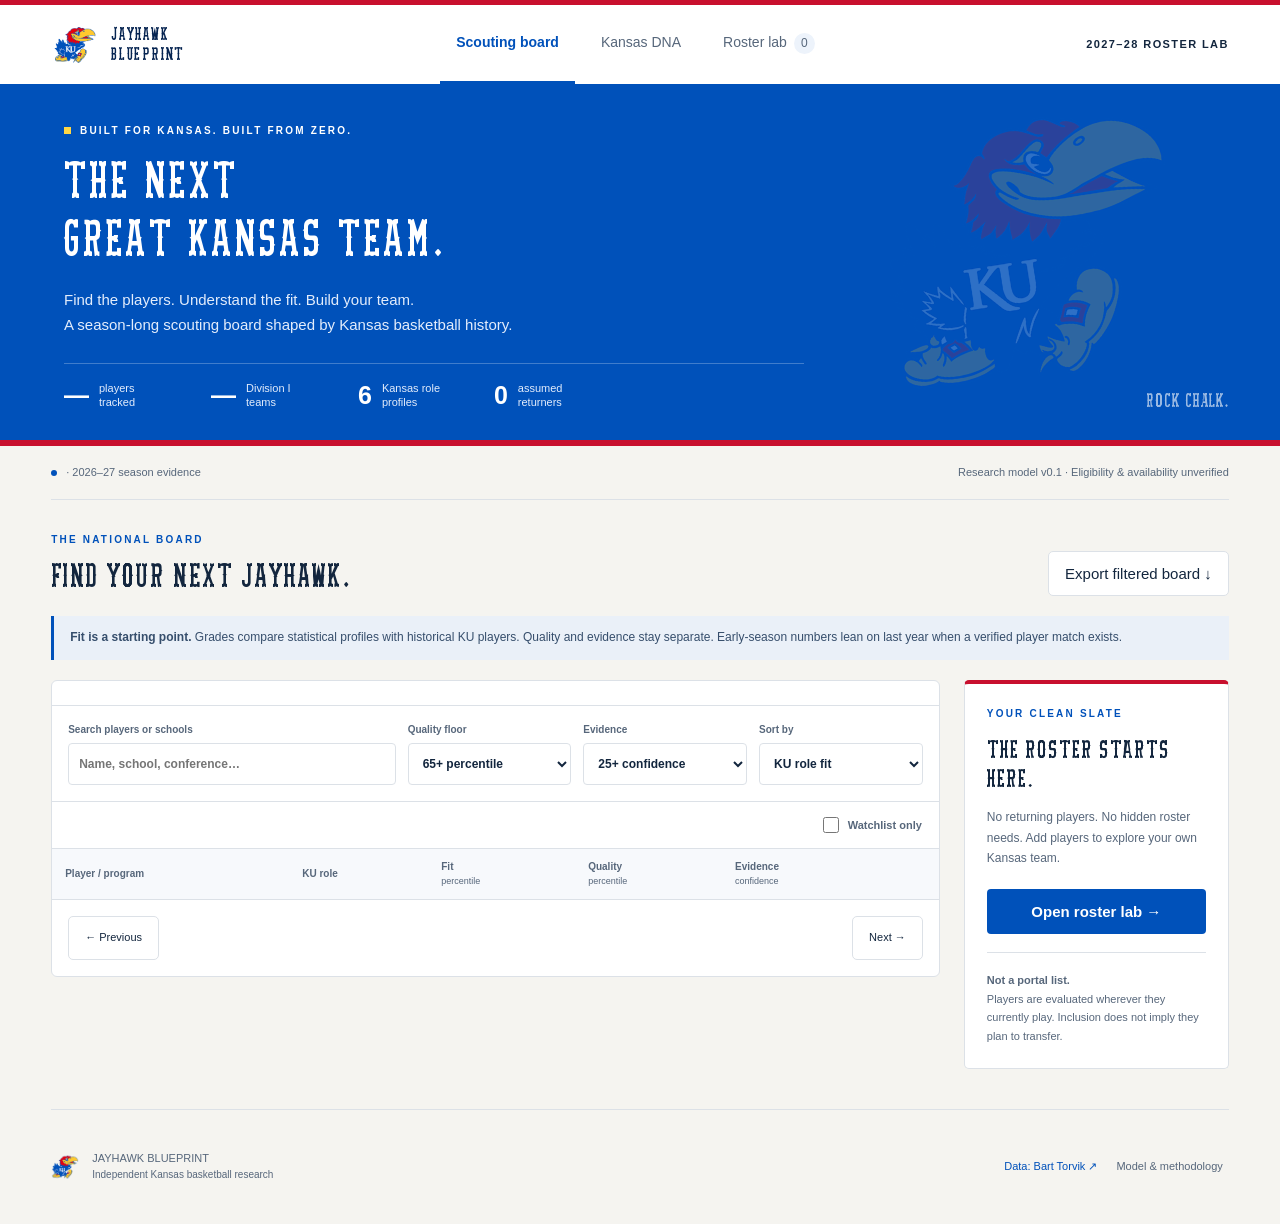
==== rebuild/web/index.html @ cacc0916 "Rebuild Jayhawk Blueprint with empirical KU profiles and empty roster lab" ====
<!doctype html>
<html lang="en"><head><meta charset="utf-8"><meta name="viewport" content="width=device-width,initial-scale=1"><meta name="theme-color" content="#0051ba"><title>Jayhawk Blueprint · Kansas Roster Lab</title><meta name="description" content="Build a Kansas basketball roster from scratch. Evaluate college players against historical KU roles, with transparent data and uncertainty."><link rel="icon" href="assets/jayhawk.png"><link rel="stylesheet" href="styles.css"><script defer src="data.js"></script><script defer src="app.js"></script></head>
<body><a class="skip" href="#main">Skip to scouting board</a>
<header class="topbar"><a href="#board" class="brand"><img src="assets/jayhawk.png" alt="Kansas Jayhawk" width="48" height="44"><span>JAYHAWK <b>BLUEPRINT</b></span></a><nav aria-label="Main navigation"><button data-view="board" class="active">Scouting board</button><button data-view="dna">Kansas DNA</button><button data-view="roster">Roster lab <span id="roster-count">0</span></button></nav><span class="season-label">2027–28 ROSTER LAB</span></header>
<section class="hero"><div class="hero-inner"><div class="eyebrow"><span></span> BUILT FOR KANSAS. BUILT FROM ZERO.</div><h1>THE NEXT<br><em>GREAT KANSAS TEAM.</em></h1><p>Find the players. Understand the fit. Build your team.<br>A season-long scouting board shaped by Kansas basketball history.</p><div class="hero-stats"><div><strong id="player-count">—</strong><span>players tracked</span></div><div><strong id="team-count">—</strong><span>Division I teams</span></div><div><strong>6</strong><span>Kansas role profiles</span></div><div><strong>0</strong><span>assumed returners</span></div></div></div><img class="hero-hawk" src="assets/jayhawk.png" alt="" aria-hidden="true"><div class="hero-edge">ROCK CHALK.</div></section>
<main id="main"><div class="statusline"><span><span class="status-dot"></span> <b id="asof"></b> · 2026–27 season evidence</span><span>Research model v0.1 · Eligibility & availability unverified</span></div>
<section id="board-view" class="view"><div class="section-heading"><div><div class="eyebrow blue">THE NATIONAL BOARD</div><h2>Find your next Jayhawk.</h2></div><button id="export" class="secondary">Export filtered board ↓</button></div>
<div class="notice"><b>Fit is a starting point.</b> Grades compare statistical profiles with historical KU players. Quality and evidence stay separate. Early-season numbers lean on last year when a verified player match exists.</div>
<div class="workspace"><div class="board"><div id="role-tabs" class="role-tabs" aria-label="Filter by Kansas role"></div><div class="filters"><label class="search-label">Search players or schools<input id="search" type="search" placeholder="Name, school, conference…"></label><label>Quality floor<select id="quality"><option value="0">All players</option><option value="50">50+ percentile</option><option value="65" selected>65+ percentile</option><option value="80">80+ percentile</option></select></label><label>Evidence<select id="evidence"><option value="0">All evidence</option><option value="25" selected>25+ confidence</option><option value="50">50+ confidence</option></select></label><label>Sort by<select id="sort"><option value="fit">KU role fit</option><option value="quality">Player quality</option><option value="confidence">Confidence</option></select></label></div>
<div class="board-meta"><span id="result-count" aria-live="polite"></span><label class="check"><input type="checkbox" id="saved-only"> Watchlist only</label></div><div class="table-scroll"><table><thead><tr><th scope="col">Player / program</th><th scope="col">KU role</th><th scope="col">Fit <span>percentile</span></th><th scope="col">Quality <span>percentile</span></th><th scope="col">Evidence <span>confidence</span></th><th scope="col"><span class="sr-only">Actions</span></th></tr></thead><tbody id="players"></tbody></table></div><div class="pagination"><button id="previous" class="secondary">← Previous</button><span id="page-label"></span><button id="next" class="secondary">Next →</button></div></div>
<aside class="roster-preview"><div class="eyebrow blue">YOUR CLEAN SLATE</div><h3>The roster starts here.</h3><p>No returning players. No hidden roster needs. Add players to explore your own Kansas team.</p><div id="mini-roster"></div><button data-view="roster" class="primary full">Open roster lab →</button><div class="aside-note"><b>Not a portal list.</b><br>Players are evaluated wherever they currently play. Inclusion does not imply they plan to transfer.</div></aside></div></section>
<section id="dna-view" class="view" hidden><div class="section-heading"><div><div class="eyebrow blue">THE PROGRAM, IN PROFILES</div><h2>Kansas DNA.</h2></div></div><p class="intro">Different great Kansas teams won in different ways. These six overlapping roles draw their statistical benchmarks from rotation players on the 2008, 2012, 2018, 2020, and 2022 teams. A player can fit more than one role.</p><div class="notice">These are <b>descriptive historical profiles</b>, not proven causes of winning. Role definitions are transparent rules; benchmark values come from data. 2018 reflects on-court performance, including subsequently vacated results. 2020 is included despite the canceled tournament.</div><div id="profiles" class="profile-grid"></div><details class="method"><summary>How the grades work</summary><div id="method-copy"></div></details></section>
<section id="roster-view" class="view" hidden><div class="section-heading"><div><div class="eyebrow blue">NO RETURNERS. YOUR DECISIONS.</div><h2>Build it from zero.</h2></div><button id="export-roster" class="secondary">Export roster ↓</button></div><p class="intro">Assign each player a role and minutes. Watch the shape of your team emerge. Your roster and watchlist save in this browser.</p><div id="roster-summary" class="roster-summary"></div><div id="roster-list"></div><div class="notice">A complete regulation rotation uses <b>200 player-minutes</b>. Role coverage is descriptive; you do not need every archetype, and this prototype does not predict team wins. Eligibility remains unverified for every player.</div></section>
<footer><img src="assets/jayhawk.png" width="28" height="28" alt=""><span>JAYHAWK BLUEPRINT <small>Independent Kansas basketball research</small></span><a href="https://barttorvik.com/" target="_blank" rel="noopener">Data: Bart Torvik ↗</a><button data-view="dna">Model & methodology</button></footer></main>
<dialog id="player-dialog" aria-labelledby="detail-name"><div id="detail"></div><button id="close-dialog" aria-label="Close player details" class="close">×</button></dialog><div id="toast" role="status" aria-live="polite"></div>
</body></html>
---- rebuild/web/styles.css ----
@font-face{font-family:Kansas;src:url('assets/kansas-circus.otf') format('opentype');font-display:swap}
:root{--blue:#0051ba;--navy:#062451;--crimson:#c8102e;--ink:#13263e;--muted:#57677b;--paper:#f5f4f0;--line:#dce1e7;--white:#fff;--pale:#edf3fb;--green:#16614c;--amber:#80541d;--display:Kansas,Georgia,serif}
*{box-sizing:border-box}body{margin:0;background:var(--paper);color:var(--ink);font:15px/1.55 -apple-system,BlinkMacSystemFont,'Segoe UI',sans-serif}button,input,select{font:inherit}button,a,input,select{touch-action:manipulation}button{cursor:pointer}a{color:var(--blue)}button{border:0}button:focus-visible,a:focus-visible,input:focus-visible,select:focus-visible,summary:focus-visible{outline:3px solid #e1a900;outline-offset:3px}button{transition:background .15s,color .15s}h1,h2,h3{font-family:var(--display);font-weight:400;line-height:1.12;margin:0;text-transform:uppercase}h2{font-size:34px}h3{font-size:25px}p{margin:14px 0}button.secondary{background:var(--white);border:1px solid var(--line);padding:10px 16px;color:var(--ink);border-radius:5px;min-height:44px}button.secondary:hover{background:var(--pale);border-color:var(--blue)}button.primary{background:var(--blue);color:white;padding:11px 18px;border-radius:4px;min-height:44px;font-weight:650}button.primary:hover{background:var(--navy)}.full{width:100%}.skip{position:absolute;left:12px;top:-80px;background:white;padding:12px;z-index:10}.skip:focus{top:12px}.sr-only{position:absolute;width:1px;height:1px;overflow:hidden;clip:rect(0,0,0,0)}.topbar{display:flex;align-items:center;justify-content:space-between;gap:24px;padding:0 4%;height:84px;background:var(--white);border-top:5px solid var(--crimson)}.brand{display:flex;align-items:center;gap:12px;text-decoration:none;color:var(--navy);font:19px/1.05 var(--display);letter-spacing:.4px}.brand img{object-fit:contain}.brand b{display:block;font-weight:400}.topbar nav{display:flex;align-self:stretch;gap:10px}.topbar nav button{background:none;padding:0 16px;font-size:14px;color:var(--muted);border-bottom:3px solid transparent}.topbar nav button.active{color:var(--blue);border-bottom-color:var(--blue);font-weight:650}.topbar nav button:hover{background:var(--pale)}#roster-count{display:inline-grid;place-items:center;min-width:21px;height:21px;background:var(--pale);border-radius:50%;font-size:12px;margin-left:3px}.season-label{font-size:11px;letter-spacing:1.4px;font-weight:750}.hero{position:relative;overflow:hidden;background:var(--blue);color:white;padding:39px 5% 30px;border-bottom:6px solid var(--crimson)}.hero-inner{position:relative;z-index:1;max-width:1400px;margin:auto}.eyebrow{font-size:10px;font-weight:800;letter-spacing:2.2px;margin-bottom:14px;display:flex;align-items:center;gap:9px}.eyebrow span{width:7px;height:7px;background:#ffd745}.eyebrow.blue{color:var(--blue)}h1{font-size:clamp(34px,4.1vw,62px);letter-spacing:1px;max-width:880px}h1 em{font-style:normal;color:white}.hero p{font-size:15px;line-height:1.65;color:#e3edfc;margin-top:18px}.hero-hawk{position:absolute;right:7%;top:6px;width:320px;height:320px;object-fit:contain;opacity:.18;transform:rotate(-9deg)}.hero-edge{position:absolute;right:4%;bottom:28px;font:20px var(--display);opacity:.6}.hero-stats{display:flex;gap:40px;border-top:1px solid #ffffff40;max-width:740px;margin-top:25px;padding-top:17px}.hero-stats>div{display:flex;gap:10px;align-items:center}.hero-stats strong{font-size:25px;line-height:1.1;font-variant-numeric:tabular-nums;font-weight:650}.hero-stats span{font-size:11px;line-height:1.35;max-width:72px;color:#e3edfc}main{max-width:1560px;margin:auto;padding:0 4%}.statusline{display:flex;justify-content:space-between;gap:14px;padding:18px 0;font-size:11px;color:var(--muted);border-bottom:1px solid var(--line)}.status-dot{display:inline-block;width:6px;height:6px;border-radius:50%;background:var(--blue);margin-right:6px}.section-heading{display:flex;justify-content:space-between;align-items:end;gap:20px;margin:32px 0 20px}.section-heading .eyebrow{margin-bottom:10px}.notice{background:#eaf0f8;border-left:3px solid var(--blue);padding:12px 16px;font-size:12px;color:#364e6c;margin:20px 0;line-height:1.65}.workspace{display:grid;grid-template-columns:minmax(0,1fr) 265px;gap:24px;align-items:start}.board{min-width:0;background:white;border:1px solid var(--line);border-radius:6px;overflow:hidden}.role-tabs{display:flex;padding:12px;gap:5px;flex-wrap:wrap;border-bottom:1px solid var(--line)}.role-tabs button{padding:8px 10px;min-height:40px;background:none;color:var(--muted);font-size:12px;border-radius:4px}.role-tabs button[aria-pressed=true]{color:white;background:var(--navy);font-weight:650}.role-tabs button:hover{background:var(--pale);color:var(--blue)}.filters{display:grid;grid-template-columns:minmax(150px,2fr) repeat(3,1fr);gap:12px;padding:16px;border-bottom:1px solid var(--line)}label{display:flex;flex-direction:column;gap:6px;font-size:10px;font-weight:650;color:var(--muted)}input,select{min-height:42px;min-width:0;border:1px solid var(--line);background:white;border-radius:4px;padding:8px 10px;font-size:12px;color:var(--ink);width:100%}input[type=checkbox]{width:16px;min-height:16px;accent-color:var(--blue)}.check{flex-direction:row;align-items:center;gap:6px;font-size:11px}.board-meta{display:flex;justify-content:space-between;align-items:center;padding:12px 17px;font-size:11px;color:var(--muted)}.table-scroll{overflow-x:auto}table{width:100%;border-collapse:collapse;white-space:nowrap;text-align:left}th{padding:10px 13px;font-size:10px;font-weight:700;color:var(--muted);background:#f7f9fc;border-top:1px solid var(--line);border-bottom:1px solid var(--line)}th span{display:block;font-weight:400;font-size:9px}td{padding:13px;border-bottom:1px solid #e9edf1;font-size:12px}tbody tr:hover{background:#f6f9fd}.player-name{display:block;background:none;padding:0;color:var(--ink);font-weight:700;font-size:13px;text-align:left;min-height:24px}.player-name:hover{color:var(--blue);text-decoration:underline}.player-sub{display:block;font-size:10px;color:var(--muted);margin-top:2px}.fit-pill{background:var(--blue);color:white;display:inline-grid;place-items:center;border-radius:4px;min-width:38px;padding:4px 7px;font-size:17px;font-weight:750;font-variant-numeric:tabular-nums}.score{font-variant-numeric:tabular-nums;font-size:16px;font-weight:650}.evidence{font-size:11px;color:var(--muted)}.evidence b{font-size:12px;color:var(--ink)}.actions{display:flex;gap:5px}.icon-button{width:36px;height:40px;border:1px solid var(--line);border-radius:4px;background:white;color:var(--blue);font-size:18px}.icon-button:hover,.icon-button.selected{background:var(--pale);border-color:var(--blue)}.pagination{display:flex;align-items:center;justify-content:space-between;padding:16px;font-size:11px;color:var(--muted)}button:disabled{opacity:.4;cursor:default}.roster-preview{background:white;border:1px solid var(--line);border-top:4px solid var(--crimson);padding:22px;border-radius:5px}.roster-preview h3{font-size:26px}.roster-preview p{font-size:12px;line-height:1.7;color:var(--muted)}.empty-slot{padding:13px 12px;border:1px dashed #becbda;color:var(--muted);font-size:12px;margin:9px 0;display:flex;gap:12px;align-items:center;border-radius:3px}.empty-slot span{color:var(--blue);font-size:16px}.mini-player{border-bottom:1px solid var(--line);padding:12px 0;font-size:12px}.mini-player small{display:block;color:var(--muted)}#mini-roster{margin:20px 0}.aside-note{border-top:1px solid var(--line);padding-top:18px;margin-top:18px;font-size:11px;color:var(--muted);line-height:1.7}.intro{max-width:850px;color:var(--muted);line-height:1.8}.profile-grid{display:grid;grid-template-columns:repeat(3,1fr);gap:20px}.profile-card{background:white;border:1px solid var(--line);padding:24px;border-top:4px solid var(--blue);border-radius:4px}.profile-card h3{font-size:27px}.profile-card .profile-count{font-size:11px;color:var(--muted);margin:12px 0}.profile-card .comps{font-size:12px;line-height:1.8;color:var(--muted);border-top:1px solid var(--line);padding-top:14px}.bar-row{margin:12px 0;font-size:11px}.bar-label{display:flex;justify-content:space-between;gap:12px}.bar-track{margin-top:5px;background:#e8eef6;height:5px;border-radius:2px}.bar-track i{height:100%;display:block;background:var(--blue);border-radius:2px}.small-warning{color:var(--amber);background:#fff6e9;padding:8px 10px;font-size:11px;margin:12px 0}.method{background:white;border:1px solid var(--line);padding:20px;margin-top:24px}.method summary{cursor:pointer;font-weight:650;min-height:30px}.method p{max-width:1000px;font-size:13px;line-height:1.8}.roster-summary{display:grid;grid-template-columns:repeat(3,1fr);gap:18px;margin:26px 0}.summary-card{background:white;border:1px solid var(--line);padding:22px}.summary-card strong{display:block;color:var(--blue);font-size:32px}.summary-card span{font-size:12px;color:var(--muted)}.roster-row{display:grid;grid-template-columns:2fr 1.2fr 100px 100px 90px;gap:18px;align-items:center;background:white;border:1px solid var(--line);padding:20px;margin:10px 0}.roster-row b{font-size:16px}.roster-row small{display:block;color:var(--muted)}.empty-roster{text-align:center;background:white;border:1px dashed #b6c5d8;padding:60px 24px;margin:25px 0}.empty-roster img{width:90px}.empty-roster p{color:var(--muted)}footer{display:flex;gap:13px;align-items:center;padding:35px 0;margin-top:40px;border-top:1px solid var(--line);font-size:11px;color:var(--muted)}footer small{display:block;font-size:10px}footer a{margin-left:auto;text-decoration:none}footer button{background:none;color:var(--muted);font-size:11px;min-height:44px}dialog{width:min(820px,calc(100% - 28px));max-height:90vh;overflow-y:auto;border:0;border-radius:8px;padding:0;color:var(--ink);box-shadow:0 25px 90px #00112750}dialog::backdrop{background:#051a38a8;backdrop-filter:blur(3px)}.close{position:absolute;right:14px;top:14px;width:40px;height:40px;border-radius:50%;background:#ffffff25;color:white;font-size:27px}.detail-head{background:var(--navy);color:white;padding:30px 64px 28px 30px;border-bottom:4px solid var(--crimson)}.detail-head h2{font-size:35px}.detail-head p{margin-bottom:0;color:#cddcf0;font-size:13px}.detail-body{padding:26px 30px}.detail-scores{display:grid;grid-template-columns:repeat(3,1fr);gap:15px}.detail-scores>div{border:1px solid var(--line);padding:15px}.detail-scores strong{display:block;font-size:28px;color:var(--blue)}.detail-scores span{font-size:11px;color:var(--muted)}.detail-columns{display:grid;grid-template-columns:1fr 1fr;gap:30px;margin-top:25px}.detail-columns h3{font-size:24px;margin-bottom:14px}.comparison{padding:12px 0;border-bottom:1px solid var(--line);font-size:13px}.comparison span{display:block;color:var(--muted);font-size:11px}.detail-actions{display:flex;gap:10px;margin-top:22px}.tiny{font-size:11px;color:var(--muted);line-height:1.7}#toast{position:fixed;bottom:24px;left:50%;transform:translateX(-50%);background:var(--navy);color:white;padding:12px 22px;border-radius:6px;box-shadow:0 4px 20px #0003;z-index:20;opacity:0;pointer-events:none;transition:opacity .2s;font-size:13px}#toast.visible{opacity:1}[hidden]{display:none!important}
@media(min-width:1500px){.hero-inner{max-width:1435px}.hero-hawk{right:12%}}@media(max-width:1150px){.workspace{grid-template-columns:minmax(0,1fr) 230px;gap:16px}.roster-preview{padding:17px}.season-label{display:none}.hero-hawk{right:2%;opacity:.14}.filters{grid-template-columns:repeat(3,1fr)}.search-label{grid-column:1/-1}.hero-stats{gap:24px}.profile-grid{grid-template-columns:repeat(2,1fr)}}@media(max-width:800px){.workspace{grid-template-columns:1fr}.roster-preview{display:none}.topbar{padding:0 20px;gap:14px}.topbar nav{gap:0}.topbar nav button{padding:0 10px;font-size:12px}.brand{font-size:15px}.brand img{width:38px}.hero{padding:30px 5%}.hero-hawk{width:220px;height:220px;right:-35px;top:5px;opacity:.1}.hero-edge{display:none}h1{font-size:39px}.hero-stats{gap:15px;flex-wrap:wrap}.hero-stats>div{flex:1;min-width:110px}.hero-stats strong{font-size:24px}.statusline{flex-direction:column;gap:5px}.section-heading{align-items:start}h2{font-size:29px}.section-heading>.secondary{font-size:11px;padding:8px 11px}.roster-row{grid-template-columns:2fr 1.5fr 80px}.roster-row>div:first-child{grid-column:1/-1}.profile-grid{grid-template-columns:1fr 1fr}.profile-card{padding:18px}.profile-card h3{font-size:23px}}@media(max-width:540px){.topbar{height:auto;flex-wrap:wrap;padding:13px 16px 0;gap:10px}.brand{font-size:17px}.brand img{width:40px}.topbar nav{width:100%;justify-content:space-between}.topbar nav button{height:45px;padding:0 10px}.hero{padding:25px 20px}.eyebrow{font-size:9px;letter-spacing:1.5px}h1{font-size:31px}.hero p{font-size:12px}.hero-stats{row-gap:18px}.hero-stats>div{flex-basis:40%}.hero-stats span{max-width:90px}.statusline{font-size:10px}main{padding:0 16px}.section-heading{flex-direction:column;gap:13px;margin-top:25px}.notice{font-size:11px}.role-tabs{padding:9px;gap:2px}.role-tabs button{font-size:11px;min-height:38px}.filters{gap:8px;padding:12px}.filters label{font-size:9px}.filters input,.filters select{font-size:11px;padding:7px}.profile-grid{grid-template-columns:1fr}.roster-summary{gap:8px}.summary-card{padding:12px}.summary-card strong{font-size:25px}.summary-card span{font-size:10px}.roster-row{grid-template-columns:1fr 1fr;gap:12px;padding:16px}.roster-row label{grid-column:auto}.roster-row label:first-of-type{grid-column:1/-1}.detail-columns{grid-template-columns:1fr;gap:20px}.detail-body{padding:20px}.detail-head{padding:25px 55px 22px 20px}.detail-head h2{font-size:27px}.detail-scores{gap:6px}.detail-scores>div{padding:10px}.detail-scores strong{font-size:24px}.detail-scores span{font-size:10px}.detail-actions{flex-wrap:wrap}footer{flex-wrap:wrap;font-size:10px}footer a{margin-left:0}footer button{margin-left:auto}.pagination{padding:12px}.pagination button{font-size:11px}.table-scroll{max-width:100%}}@media(prefers-reduced-motion:reduce){*{transition:none!important;scroll-behavior:auto!important}}

.table-scroll{position:relative}.fit-pill{font-size:15px;min-width:43px}.hero h1{max-width:900px}
@media(max-width:540px){.table-scroll table,.table-scroll tbody{display:block;white-space:normal}.table-scroll thead{display:none}.table-scroll tr{display:grid;grid-template-columns:repeat(3,1fr);padding:15px 13px;border-top:1px solid var(--line);gap:7px 12px}.table-scroll td{display:block;padding:0;border:0;min-width:0}.table-scroll td:nth-child(1){grid-column:1/3;grid-row:1}.table-scroll td:nth-child(2){grid-column:1/3;grid-row:2;color:var(--muted);font-size:11px}.table-scroll td:nth-child(6){grid-column:3;grid-row:1/3;align-self:start;justify-self:end}.table-scroll td:nth-child(3),.table-scroll td:nth-child(4),.table-scroll td:nth-child(5){grid-row:3;padding-top:7px}.table-scroll td:nth-child(3)::before,.table-scroll td:nth-child(4)::before,.table-scroll td:nth-child(5)::before{display:block;font-size:9px;letter-spacing:.5px;color:var(--muted);margin-bottom:5px;font-weight:650}.table-scroll td:nth-child(3)::before{content:'ROLE FIT'}.table-scroll td:nth-child(4)::before{content:'QUALITY'}.table-scroll td:nth-child(5)::before{content:'CONFIDENCE'}.table-scroll .player-name{font-size:14px}.table-scroll .player-sub{font-size:10px}.table-scroll .actions{gap:6px}.table-scroll .icon-button{width:34px;min-height:42px}.table-scroll .fit-pill{font-size:16px;padding:3px 8px}.table-scroll .score{font-size:20px}.table-scroll td[colspan]{grid-column:1/-1}}
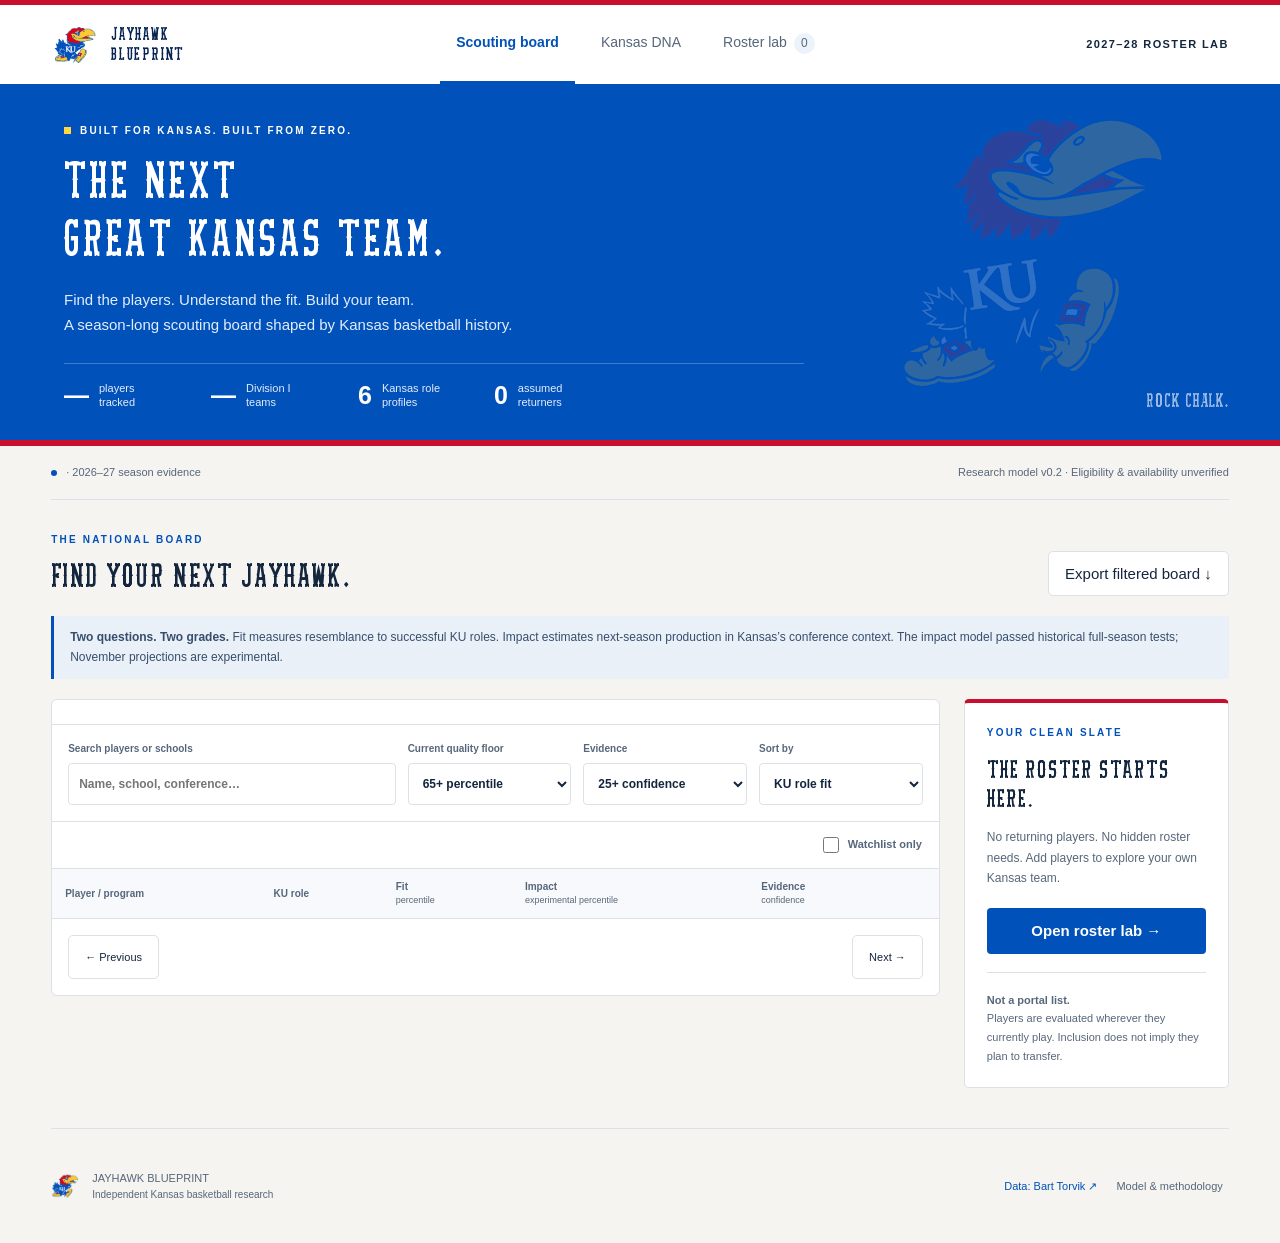
==== commit f7b4865e: "Add tested outcome model and private daily game-log research feed" ====
--- a/rebuild/web/index.html
+++ b/rebuild/web/index.html
@@ -3,13 +3,13 @@
 <body><a class="skip" href="#main">Skip to scouting board</a>
 <header class="topbar"><a href="#board" class="brand"><img src="assets/jayhawk.png" alt="Kansas Jayhawk" width="48" height="44"><span>JAYHAWK <b>BLUEPRINT</b></span></a><nav aria-label="Main navigation"><button data-view="board" class="active">Scouting board</button><button data-view="dna">Kansas DNA</button><button data-view="roster">Roster lab <span id="roster-count">0</span></button></nav><span class="season-label">2027–28 ROSTER LAB</span></header>
 <section class="hero"><div class="hero-inner"><div class="eyebrow"><span></span> BUILT FOR KANSAS. BUILT FROM ZERO.</div><h1>THE NEXT<br><em>GREAT KANSAS TEAM.</em></h1><p>Find the players. Understand the fit. Build your team.<br>A season-long scouting board shaped by Kansas basketball history.</p><div class="hero-stats"><div><strong id="player-count">—</strong><span>players tracked</span></div><div><strong id="team-count">—</strong><span>Division I teams</span></div><div><strong>6</strong><span>Kansas role profiles</span></div><div><strong>0</strong><span>assumed returners</span></div></div></div><img class="hero-hawk" src="assets/jayhawk.png" alt="" aria-hidden="true"><div class="hero-edge">ROCK CHALK.</div></section>
-<main id="main"><div class="statusline"><span><span class="status-dot"></span> <b id="asof"></b> · 2026–27 season evidence</span><span>Research model v0.1 · Eligibility & availability unverified</span></div>
+<main id="main"><div class="statusline"><span><span class="status-dot"></span> <b id="asof"></b> · 2026–27 season evidence</span><span>Research model v0.2 · Eligibility & availability unverified</span></div>
 <section id="board-view" class="view"><div class="section-heading"><div><div class="eyebrow blue">THE NATIONAL BOARD</div><h2>Find your next Jayhawk.</h2></div><button id="export" class="secondary">Export filtered board ↓</button></div>
-<div class="notice"><b>Fit is a starting point.</b> Grades compare statistical profiles with historical KU players. Quality and evidence stay separate. Early-season numbers lean on last year when a verified player match exists.</div>
-<div class="workspace"><div class="board"><div id="role-tabs" class="role-tabs" aria-label="Filter by Kansas role"></div><div class="filters"><label class="search-label">Search players or schools<input id="search" type="search" placeholder="Name, school, conference…"></label><label>Quality floor<select id="quality"><option value="0">All players</option><option value="50">50+ percentile</option><option value="65" selected>65+ percentile</option><option value="80">80+ percentile</option></select></label><label>Evidence<select id="evidence"><option value="0">All evidence</option><option value="25" selected>25+ confidence</option><option value="50">50+ confidence</option></select></label><label>Sort by<select id="sort"><option value="fit">KU role fit</option><option value="quality">Player quality</option><option value="confidence">Confidence</option></select></label></div>
-<div class="board-meta"><span id="result-count" aria-live="polite"></span><label class="check"><input type="checkbox" id="saved-only"> Watchlist only</label></div><div class="table-scroll"><table><thead><tr><th scope="col">Player / program</th><th scope="col">KU role</th><th scope="col">Fit <span>percentile</span></th><th scope="col">Quality <span>percentile</span></th><th scope="col">Evidence <span>confidence</span></th><th scope="col"><span class="sr-only">Actions</span></th></tr></thead><tbody id="players"></tbody></table></div><div class="pagination"><button id="previous" class="secondary">← Previous</button><span id="page-label"></span><button id="next" class="secondary">Next →</button></div></div>
+<div class="notice"><b>Two questions. Two grades.</b> Fit measures resemblance to successful KU roles. Impact estimates next-season production in Kansas’s conference context. The impact model passed historical full-season tests; November projections are experimental.</div>
+<div class="workspace"><div class="board"><div id="role-tabs" class="role-tabs" aria-label="Filter by Kansas role"></div><div class="filters"><label class="search-label">Search players or schools<input id="search" type="search" placeholder="Name, school, conference…"></label><label>Current quality floor<select id="quality"><option value="0">All players</option><option value="50">50+ percentile</option><option value="65" selected>65+ percentile</option><option value="80">80+ percentile</option></select></label><label>Evidence<select id="evidence"><option value="0">All evidence</option><option value="25" selected>25+ confidence</option><option value="50">50+ confidence</option></select></label><label>Sort by<select id="sort"><option value="fit">KU role fit</option><option value="impact">Projected impact · experimental</option><option value="quality">Current player quality</option><option value="confidence">Confidence</option></select></label></div>
+<div class="board-meta"><span id="result-count" aria-live="polite"></span><label class="check"><input type="checkbox" id="saved-only"> Watchlist only</label></div><div class="table-scroll"><table><thead><tr><th scope="col">Player / program</th><th scope="col">KU role</th><th scope="col">Fit <span>percentile</span></th><th scope="col">Impact <span>experimental percentile</span></th><th scope="col">Evidence <span>confidence</span></th><th scope="col"><span class="sr-only">Actions</span></th></tr></thead><tbody id="players"></tbody></table></div><div class="pagination"><button id="previous" class="secondary">← Previous</button><span id="page-label"></span><button id="next" class="secondary">Next →</button></div></div>
 <aside class="roster-preview"><div class="eyebrow blue">YOUR CLEAN SLATE</div><h3>The roster starts here.</h3><p>No returning players. No hidden roster needs. Add players to explore your own Kansas team.</p><div id="mini-roster"></div><button data-view="roster" class="primary full">Open roster lab →</button><div class="aside-note"><b>Not a portal list.</b><br>Players are evaluated wherever they currently play. Inclusion does not imply they plan to transfer.</div></aside></div></section>
-<section id="dna-view" class="view" hidden><div class="section-heading"><div><div class="eyebrow blue">THE PROGRAM, IN PROFILES</div><h2>Kansas DNA.</h2></div></div><p class="intro">Different great Kansas teams won in different ways. These six overlapping roles draw their statistical benchmarks from rotation players on the 2008, 2012, 2018, 2020, and 2022 teams. A player can fit more than one role.</p><div class="notice">These are <b>descriptive historical profiles</b>, not proven causes of winning. Role definitions are transparent rules; benchmark values come from data. 2018 reflects on-court performance, including subsequently vacated results. 2020 is included despite the canceled tournament.</div><div id="profiles" class="profile-grid"></div><details class="method"><summary>How the grades work</summary><div id="method-copy"></div></details></section>
+<section id="dna-view" class="view" hidden><div class="section-heading"><div><div class="eyebrow blue">THE PROGRAM, IN PROFILES</div><h2>Kansas DNA.</h2></div></div><p class="intro">Different great Kansas teams won in different ways. These six overlapping roles draw their statistical benchmarks from rotation players on the 2008, 2012, 2018, 2020, and 2022 teams. A player can fit more than one role.</p><div class="notice">These are <b>descriptive historical profiles</b>, not proven causes of winning. Role definitions are transparent rules; benchmark values come from data. 2018 reflects on-court performance, including subsequently vacated results. 2020 is included despite the canceled tournament.</div><article class="outcome-card" id="outcome-validation"></article><div id="profiles" class="profile-grid"></div><details class="method"><summary>How the grades work</summary><div id="method-copy"></div></details></section>
 <section id="roster-view" class="view" hidden><div class="section-heading"><div><div class="eyebrow blue">NO RETURNERS. YOUR DECISIONS.</div><h2>Build it from zero.</h2></div><button id="export-roster" class="secondary">Export roster ↓</button></div><p class="intro">Assign each player a role and minutes. Watch the shape of your team emerge. Your roster and watchlist save in this browser.</p><div id="roster-summary" class="roster-summary"></div><div id="roster-list"></div><div class="notice">A complete regulation rotation uses <b>200 player-minutes</b>. Role coverage is descriptive; you do not need every archetype, and this prototype does not predict team wins. Eligibility remains unverified for every player.</div></section>
 <footer><img src="assets/jayhawk.png" width="28" height="28" alt=""><span>JAYHAWK BLUEPRINT <small>Independent Kansas basketball research</small></span><a href="https://barttorvik.com/" target="_blank" rel="noopener">Data: Bart Torvik ↗</a><button data-view="dna">Model & methodology</button></footer></main>
 <dialog id="player-dialog" aria-labelledby="detail-name"><div id="detail"></div><button id="close-dialog" aria-label="Close player details" class="close">×</button></dialog><div id="toast" role="status" aria-live="polite"></div>
--- a/rebuild/web/styles.css
+++ b/rebuild/web/styles.css
@@ -4,4 +4,6 @@
 @media(min-width:1500px){.hero-inner{max-width:1435px}.hero-hawk{right:12%}}@media(max-width:1150px){.workspace{grid-template-columns:minmax(0,1fr) 230px;gap:16px}.roster-preview{padding:17px}.season-label{display:none}.hero-hawk{right:2%;opacity:.14}.filters{grid-template-columns:repeat(3,1fr)}.search-label{grid-column:1/-1}.hero-stats{gap:24px}.profile-grid{grid-template-columns:repeat(2,1fr)}}@media(max-width:800px){.workspace{grid-template-columns:1fr}.roster-preview{display:none}.topbar{padding:0 20px;gap:14px}.topbar nav{gap:0}.topbar nav button{padding:0 10px;font-size:12px}.brand{font-size:15px}.brand img{width:38px}.hero{padding:30px 5%}.hero-hawk{width:220px;height:220px;right:-35px;top:5px;opacity:.1}.hero-edge{display:none}h1{font-size:39px}.hero-stats{gap:15px;flex-wrap:wrap}.hero-stats>div{flex:1;min-width:110px}.hero-stats strong{font-size:24px}.statusline{flex-direction:column;gap:5px}.section-heading{align-items:start}h2{font-size:29px}.section-heading>.secondary{font-size:11px;padding:8px 11px}.roster-row{grid-template-columns:2fr 1.5fr 80px}.roster-row>div:first-child{grid-column:1/-1}.profile-grid{grid-template-columns:1fr 1fr}.profile-card{padding:18px}.profile-card h3{font-size:23px}}@media(max-width:540px){.topbar{height:auto;flex-wrap:wrap;padding:13px 16px 0;gap:10px}.brand{font-size:17px}.brand img{width:40px}.topbar nav{width:100%;justify-content:space-between}.topbar nav button{height:45px;padding:0 10px}.hero{padding:25px 20px}.eyebrow{font-size:9px;letter-spacing:1.5px}h1{font-size:31px}.hero p{font-size:12px}.hero-stats{row-gap:18px}.hero-stats>div{flex-basis:40%}.hero-stats span{max-width:90px}.statusline{font-size:10px}main{padding:0 16px}.section-heading{flex-direction:column;gap:13px;margin-top:25px}.notice{font-size:11px}.role-tabs{padding:9px;gap:2px}.role-tabs button{font-size:11px;min-height:38px}.filters{gap:8px;padding:12px}.filters label{font-size:9px}.filters input,.filters select{font-size:11px;padding:7px}.profile-grid{grid-template-columns:1fr}.roster-summary{gap:8px}.summary-card{padding:12px}.summary-card strong{font-size:25px}.summary-card span{font-size:10px}.roster-row{grid-template-columns:1fr 1fr;gap:12px;padding:16px}.roster-row label{grid-column:auto}.roster-row label:first-of-type{grid-column:1/-1}.detail-columns{grid-template-columns:1fr;gap:20px}.detail-body{padding:20px}.detail-head{padding:25px 55px 22px 20px}.detail-head h2{font-size:27px}.detail-scores{gap:6px}.detail-scores>div{padding:10px}.detail-scores strong{font-size:24px}.detail-scores span{font-size:10px}.detail-actions{flex-wrap:wrap}footer{flex-wrap:wrap;font-size:10px}footer a{margin-left:0}footer button{margin-left:auto}.pagination{padding:12px}.pagination button{font-size:11px}.table-scroll{max-width:100%}}@media(prefers-reduced-motion:reduce){*{transition:none!important;scroll-behavior:auto!important}}
 
 .table-scroll{position:relative}.fit-pill{font-size:15px;min-width:43px}.hero h1{max-width:900px}
-@media(max-width:540px){.table-scroll table,.table-scroll tbody{display:block;white-space:normal}.table-scroll thead{display:none}.table-scroll tr{display:grid;grid-template-columns:repeat(3,1fr);padding:15px 13px;border-top:1px solid var(--line);gap:7px 12px}.table-scroll td{display:block;padding:0;border:0;min-width:0}.table-scroll td:nth-child(1){grid-column:1/3;grid-row:1}.table-scroll td:nth-child(2){grid-column:1/3;grid-row:2;color:var(--muted);font-size:11px}.table-scroll td:nth-child(6){grid-column:3;grid-row:1/3;align-self:start;justify-self:end}.table-scroll td:nth-child(3),.table-scroll td:nth-child(4),.table-scroll td:nth-child(5){grid-row:3;padding-top:7px}.table-scroll td:nth-child(3)::before,.table-scroll td:nth-child(4)::before,.table-scroll td:nth-child(5)::before{display:block;font-size:9px;letter-spacing:.5px;color:var(--muted);margin-bottom:5px;font-weight:650}.table-scroll td:nth-child(3)::before{content:'ROLE FIT'}.table-scroll td:nth-child(4)::before{content:'QUALITY'}.table-scroll td:nth-child(5)::before{content:'CONFIDENCE'}.table-scroll .player-name{font-size:14px}.table-scroll .player-sub{font-size:10px}.table-scroll .actions{gap:6px}.table-scroll .icon-button{width:34px;min-height:42px}.table-scroll .fit-pill{font-size:16px;padding:3px 8px}.table-scroll .score{font-size:20px}.table-scroll td[colspan]{grid-column:1/-1}}
+@media(max-width:540px){.table-scroll table,.table-scroll tbody{display:block;white-space:normal}.table-scroll thead{display:none}.table-scroll tr{display:grid;grid-template-columns:repeat(3,1fr);padding:15px 13px;border-top:1px solid var(--line);gap:7px 12px}.table-scroll td{display:block;padding:0;border:0;min-width:0}.table-scroll td:nth-child(1){grid-column:1/3;grid-row:1}.table-scroll td:nth-child(2){grid-column:1/3;grid-row:2;color:var(--muted);font-size:11px}.table-scroll td:nth-child(6){grid-column:3;grid-row:1/3;align-self:start;justify-self:end}.table-scroll td:nth-child(3),.table-scroll td:nth-child(4),.table-scroll td:nth-child(5){grid-row:3;padding-top:7px}.table-scroll td:nth-child(3)::before,.table-scroll td:nth-child(4)::before,.table-scroll td:nth-child(5)::before{display:block;font-size:9px;letter-spacing:.5px;color:var(--muted);margin-bottom:5px;font-weight:650}.table-scroll td:nth-child(3)::before{content:'ROLE FIT'}.table-scroll td:nth-child(4)::before{content:'IMPACT · EXPERIMENTAL'}.table-scroll td:nth-child(5)::before{content:'CONFIDENCE'}.table-scroll .player-name{font-size:14px}.table-scroll .player-sub{font-size:10px}.table-scroll .actions{gap:6px}.table-scroll .icon-button{width:34px;min-height:42px}.table-scroll .fit-pill{font-size:16px;padding:3px 8px}.table-scroll .score{font-size:20px}.table-scroll td[colspan]{grid-column:1/-1}}
+
+.outcome-card{background:#fff;border:1px solid var(--line,#dbe2ec);border-top:4px solid #0051ba;padding:clamp(20px,3vw,36px);margin:24px 0 32px;border-radius:12px}.outcome-card h3,.projection-note h3{margin:8px 0 14px}.outcome-card p,.projection-note p{line-height:1.65}.projection-note{margin:24px 0;padding-bottom:24px;border-bottom:1px solid #dbe2ec}.outcome-card .notice{margin-bottom:0}
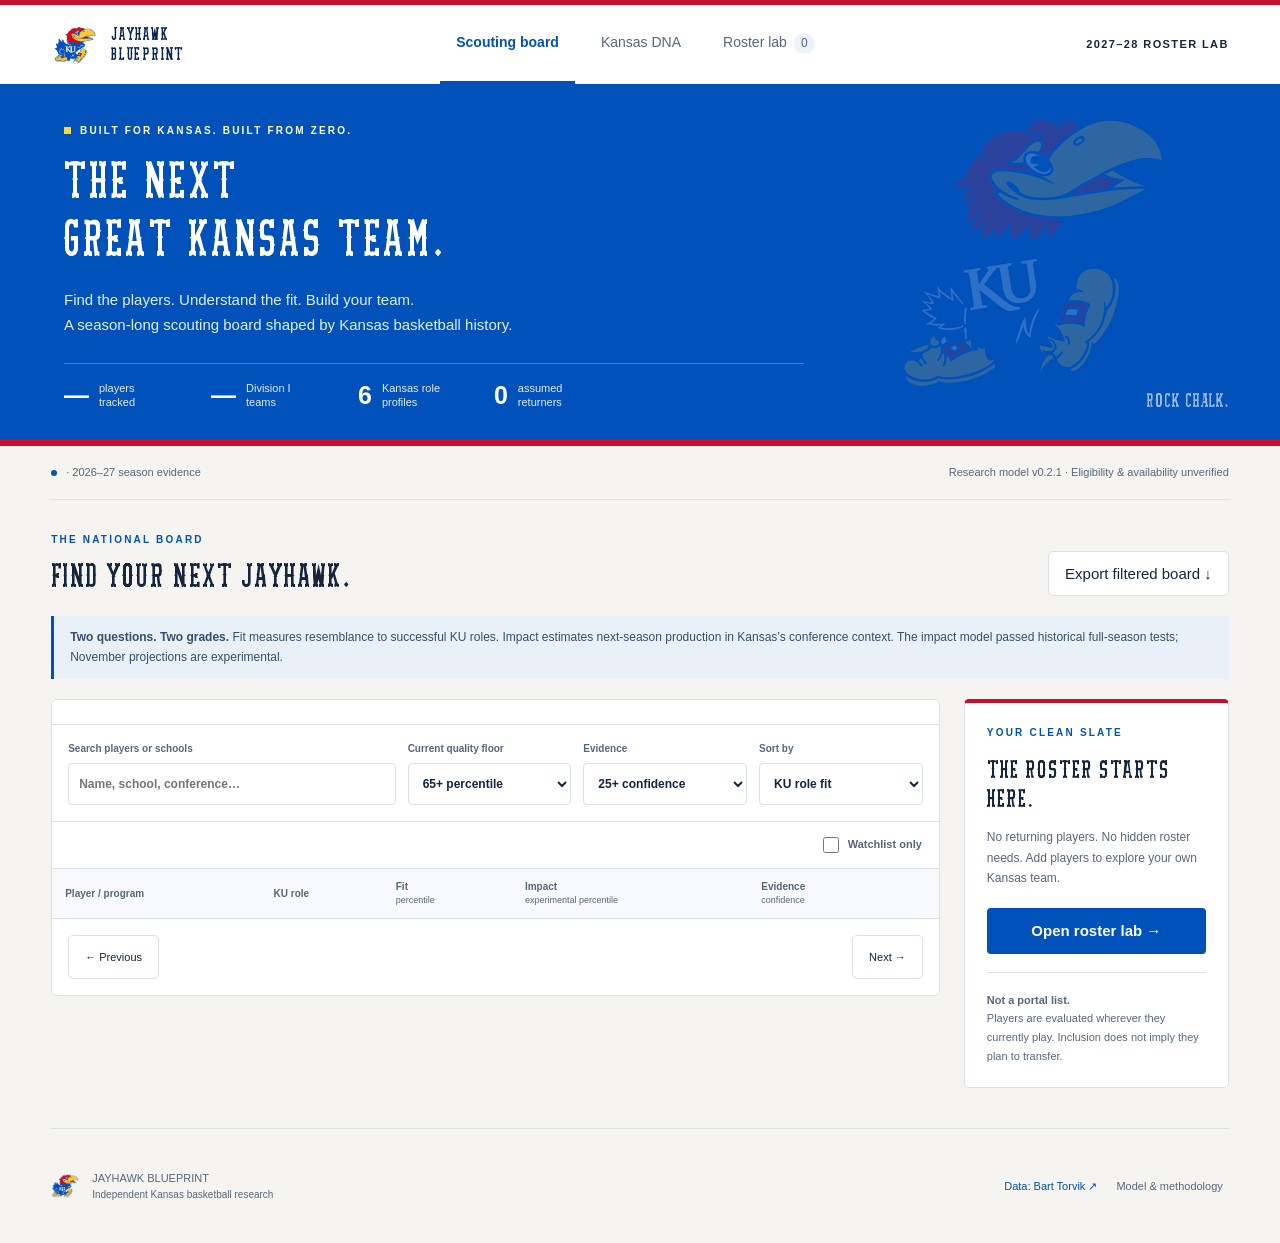
==== commit 8afd7db9: "Include every completed Kansas season in historical comparisons" ====
--- a/rebuild/web/index.html
+++ b/rebuild/web/index.html
@@ -3,13 +3,13 @@
 <body><a class="skip" href="#main">Skip to scouting board</a>
 <header class="topbar"><a href="#board" class="brand"><img src="assets/jayhawk.png" alt="Kansas Jayhawk" width="48" height="44"><span>JAYHAWK <b>BLUEPRINT</b></span></a><nav aria-label="Main navigation"><button data-view="board" class="active">Scouting board</button><button data-view="dna">Kansas DNA</button><button data-view="roster">Roster lab <span id="roster-count">0</span></button></nav><span class="season-label">2027–28 ROSTER LAB</span></header>
 <section class="hero"><div class="hero-inner"><div class="eyebrow"><span></span> BUILT FOR KANSAS. BUILT FROM ZERO.</div><h1>THE NEXT<br><em>GREAT KANSAS TEAM.</em></h1><p>Find the players. Understand the fit. Build your team.<br>A season-long scouting board shaped by Kansas basketball history.</p><div class="hero-stats"><div><strong id="player-count">—</strong><span>players tracked</span></div><div><strong id="team-count">—</strong><span>Division I teams</span></div><div><strong>6</strong><span>Kansas role profiles</span></div><div><strong>0</strong><span>assumed returners</span></div></div></div><img class="hero-hawk" src="assets/jayhawk.png" alt="" aria-hidden="true"><div class="hero-edge">ROCK CHALK.</div></section>
-<main id="main"><div class="statusline"><span><span class="status-dot"></span> <b id="asof"></b> · 2026–27 season evidence</span><span>Research model v0.2 · Eligibility & availability unverified</span></div>
+<main id="main"><div class="statusline"><span><span class="status-dot"></span> <b id="asof"></b> · 2026–27 season evidence</span><span>Research model v0.2.1 · Eligibility & availability unverified</span></div>
 <section id="board-view" class="view"><div class="section-heading"><div><div class="eyebrow blue">THE NATIONAL BOARD</div><h2>Find your next Jayhawk.</h2></div><button id="export" class="secondary">Export filtered board ↓</button></div>
 <div class="notice"><b>Two questions. Two grades.</b> Fit measures resemblance to successful KU roles. Impact estimates next-season production in Kansas’s conference context. The impact model passed historical full-season tests; November projections are experimental.</div>
 <div class="workspace"><div class="board"><div id="role-tabs" class="role-tabs" aria-label="Filter by Kansas role"></div><div class="filters"><label class="search-label">Search players or schools<input id="search" type="search" placeholder="Name, school, conference…"></label><label>Current quality floor<select id="quality"><option value="0">All players</option><option value="50">50+ percentile</option><option value="65" selected>65+ percentile</option><option value="80">80+ percentile</option></select></label><label>Evidence<select id="evidence"><option value="0">All evidence</option><option value="25" selected>25+ confidence</option><option value="50">50+ confidence</option></select></label><label>Sort by<select id="sort"><option value="fit">KU role fit</option><option value="impact">Projected impact · experimental</option><option value="quality">Current player quality</option><option value="confidence">Confidence</option></select></label></div>
 <div class="board-meta"><span id="result-count" aria-live="polite"></span><label class="check"><input type="checkbox" id="saved-only"> Watchlist only</label></div><div class="table-scroll"><table><thead><tr><th scope="col">Player / program</th><th scope="col">KU role</th><th scope="col">Fit <span>percentile</span></th><th scope="col">Impact <span>experimental percentile</span></th><th scope="col">Evidence <span>confidence</span></th><th scope="col"><span class="sr-only">Actions</span></th></tr></thead><tbody id="players"></tbody></table></div><div class="pagination"><button id="previous" class="secondary">← Previous</button><span id="page-label"></span><button id="next" class="secondary">Next →</button></div></div>
 <aside class="roster-preview"><div class="eyebrow blue">YOUR CLEAN SLATE</div><h3>The roster starts here.</h3><p>No returning players. No hidden roster needs. Add players to explore your own Kansas team.</p><div id="mini-roster"></div><button data-view="roster" class="primary full">Open roster lab →</button><div class="aside-note"><b>Not a portal list.</b><br>Players are evaluated wherever they currently play. Inclusion does not imply they plan to transfer.</div></aside></div></section>
-<section id="dna-view" class="view" hidden><div class="section-heading"><div><div class="eyebrow blue">THE PROGRAM, IN PROFILES</div><h2>Kansas DNA.</h2></div></div><p class="intro">Different great Kansas teams won in different ways. These six overlapping roles draw their statistical benchmarks from rotation players on the 2008, 2012, 2018, 2020, and 2022 teams. A player can fit more than one role.</p><div class="notice">These are <b>descriptive historical profiles</b>, not proven causes of winning. Role definitions are transparent rules; benchmark values come from data. 2018 reflects on-court performance, including subsequently vacated results. 2020 is included despite the canceled tournament.</div><article class="outcome-card" id="outcome-validation"></article><div id="profiles" class="profile-grid"></div><details class="method"><summary>How the grades work</summary><div id="method-copy"></div></details></section>
+<section id="dna-view" class="view" hidden><div class="section-heading"><div><div class="eyebrow blue">THE PROGRAM, IN PROFILES</div><h2>Kansas DNA.</h2></div></div><p class="intro">Explore Kansas players across every completed season in our history, including 2024, 2025 and 2026. The six role benchmarks come from the selected 2008, 2012, 2018, 2020 and 2022 teams; historical comparisons use the full KU pool. A player can fit more than one role.</p><div class="notice">These are <b>descriptive historical profiles</b>, not proven causes of winning. Role definitions are transparent rules; benchmark values come from data. 2018 reflects on-court performance, including subsequently vacated results. 2020 is included despite the canceled tournament.</div><div class="history-controls"><div><h3>Browse Kansas comparisons.</h3><p id="history-coverage"></p></div><label for="history-season">Comparison seasons<select id="history-season"></select></label></div><div id="profiles" class="profile-grid"></div><article class="outcome-card" id="outcome-validation"></article><details class="method"><summary>How the grades work</summary><div id="method-copy"></div></details></section>
 <section id="roster-view" class="view" hidden><div class="section-heading"><div><div class="eyebrow blue">NO RETURNERS. YOUR DECISIONS.</div><h2>Build it from zero.</h2></div><button id="export-roster" class="secondary">Export roster ↓</button></div><p class="intro">Assign each player a role and minutes. Watch the shape of your team emerge. Your roster and watchlist save in this browser.</p><div id="roster-summary" class="roster-summary"></div><div id="roster-list"></div><div class="notice">A complete regulation rotation uses <b>200 player-minutes</b>. Role coverage is descriptive; you do not need every archetype, and this prototype does not predict team wins. Eligibility remains unverified for every player.</div></section>
 <footer><img src="assets/jayhawk.png" width="28" height="28" alt=""><span>JAYHAWK BLUEPRINT <small>Independent Kansas basketball research</small></span><a href="https://barttorvik.com/" target="_blank" rel="noopener">Data: Bart Torvik ↗</a><button data-view="dna">Model & methodology</button></footer></main>
 <dialog id="player-dialog" aria-labelledby="detail-name"><div id="detail"></div><button id="close-dialog" aria-label="Close player details" class="close">×</button></dialog><div id="toast" role="status" aria-live="polite"></div>
--- a/rebuild/web/styles.css
+++ b/rebuild/web/styles.css
@@ -7,3 +7,5 @@
 @media(max-width:540px){.table-scroll table,.table-scroll tbody{display:block;white-space:normal}.table-scroll thead{display:none}.table-scroll tr{display:grid;grid-template-columns:repeat(3,1fr);padding:15px 13px;border-top:1px solid var(--line);gap:7px 12px}.table-scroll td{display:block;padding:0;border:0;min-width:0}.table-scroll td:nth-child(1){grid-column:1/3;grid-row:1}.table-scroll td:nth-child(2){grid-column:1/3;grid-row:2;color:var(--muted);font-size:11px}.table-scroll td:nth-child(6){grid-column:3;grid-row:1/3;align-self:start;justify-self:end}.table-scroll td:nth-child(3),.table-scroll td:nth-child(4),.table-scroll td:nth-child(5){grid-row:3;padding-top:7px}.table-scroll td:nth-child(3)::before,.table-scroll td:nth-child(4)::before,.table-scroll td:nth-child(5)::before{display:block;font-size:9px;letter-spacing:.5px;color:var(--muted);margin-bottom:5px;font-weight:650}.table-scroll td:nth-child(3)::before{content:'ROLE FIT'}.table-scroll td:nth-child(4)::before{content:'IMPACT · EXPERIMENTAL'}.table-scroll td:nth-child(5)::before{content:'CONFIDENCE'}.table-scroll .player-name{font-size:14px}.table-scroll .player-sub{font-size:10px}.table-scroll .actions{gap:6px}.table-scroll .icon-button{width:34px;min-height:42px}.table-scroll .fit-pill{font-size:16px;padding:3px 8px}.table-scroll .score{font-size:20px}.table-scroll td[colspan]{grid-column:1/-1}}
 
 .outcome-card{background:#fff;border:1px solid var(--line,#dbe2ec);border-top:4px solid #0051ba;padding:clamp(20px,3vw,36px);margin:24px 0 32px;border-radius:12px}.outcome-card h3,.projection-note h3{margin:8px 0 14px}.outcome-card p,.projection-note p{line-height:1.65}.projection-note{margin:24px 0;padding-bottom:24px;border-bottom:1px solid #dbe2ec}.outcome-card .notice{margin-bottom:0}
+
+.history-controls{display:flex;justify-content:space-between;align-items:center;gap:24px;margin:36px 0 20px}.history-controls p{max-width:720px;margin:12px 0;color:var(--muted);font-size:13px}.history-controls label{display:flex;flex-direction:column;gap:6px;font-size:12px;font-weight:650;min-width:230px}.history-controls select{padding:10px;border:1px solid var(--line);border-radius:5px;background:var(--white);color:var(--ink);min-height:44px;max-width:100%}.history-examples{list-style:none;padding:0;margin:12px 0}.history-examples li{padding:10px 0;border-bottom:1px solid var(--line)}.history-examples span{display:block;font-size:12px;color:var(--muted);margin-top:3px}.comps h4{font-family:var(--display);font-weight:400;font-size:21px;line-height:1.2;margin:14px 0 6px}.comps summary{cursor:pointer;min-height:44px;padding:12px 0}.benchmark-examples{margin-top:8px}.benchmark-examples p{font-size:12px;color:var(--muted)}@media(max-width:600px){.history-controls{flex-direction:column;align-items:stretch;gap:8px}.history-controls label{min-width:0}.history-controls h3{font-size:24px}}
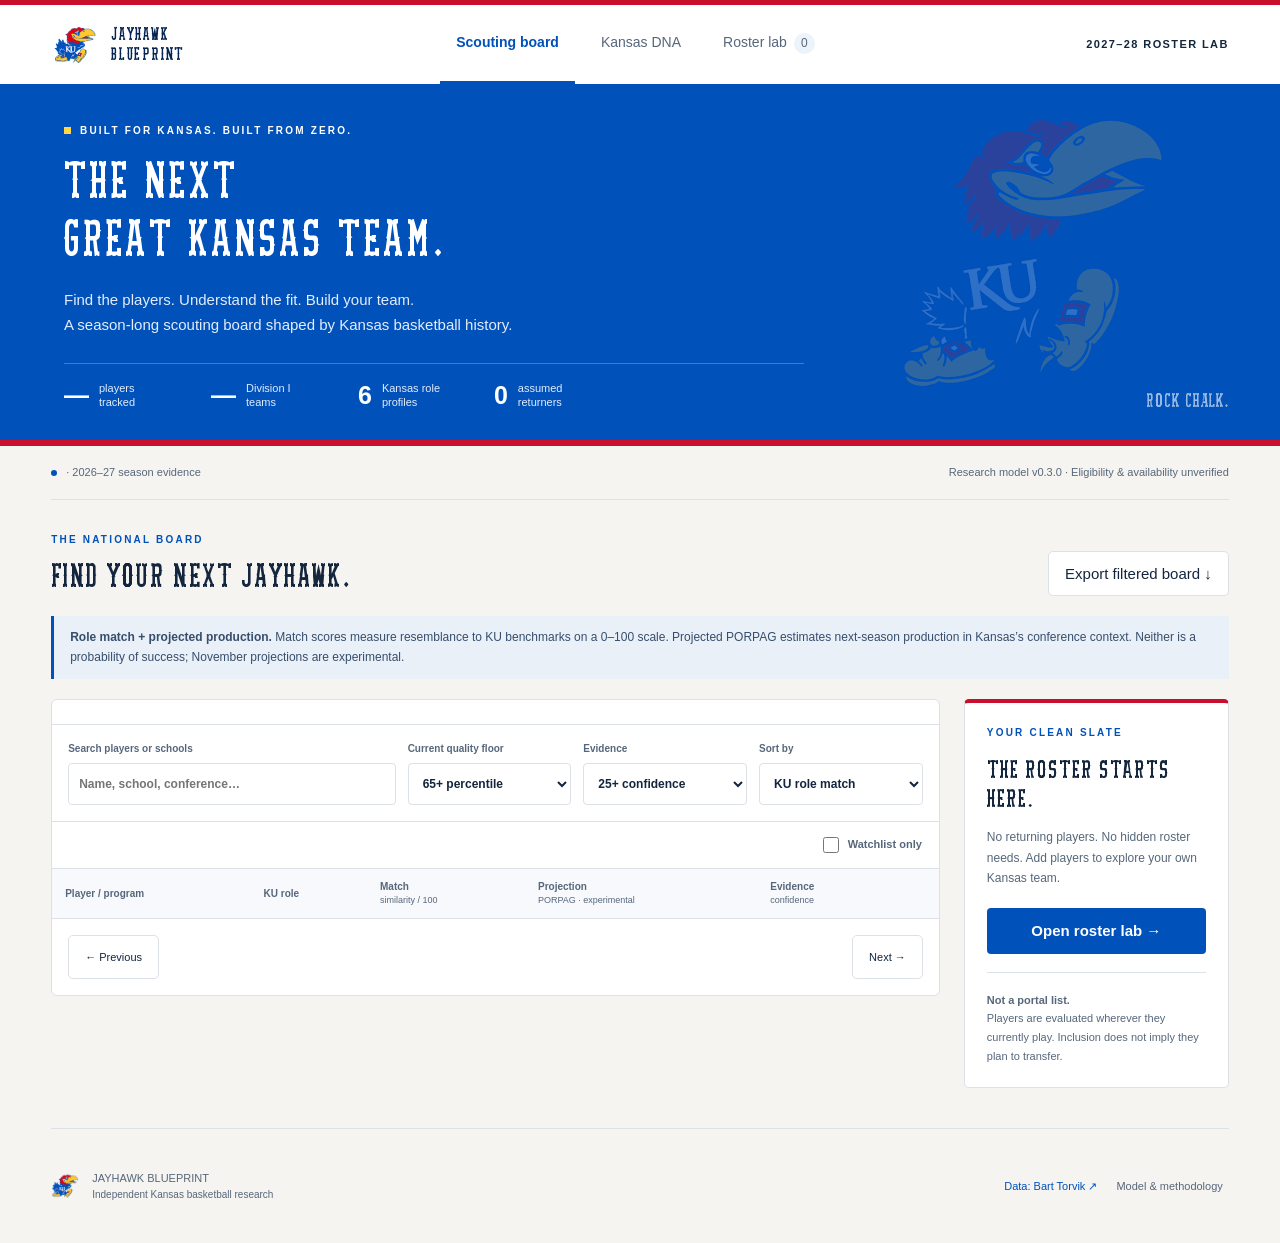
==== commit 000bf3cd: "Correct inflated role scores and calibrate individual KU transfer outcomes" ====
--- a/rebuild/web/index.html
+++ b/rebuild/web/index.html
@@ -3,13 +3,13 @@
 <body><a class="skip" href="#main">Skip to scouting board</a>
 <header class="topbar"><a href="#board" class="brand"><img src="assets/jayhawk.png" alt="Kansas Jayhawk" width="48" height="44"><span>JAYHAWK <b>BLUEPRINT</b></span></a><nav aria-label="Main navigation"><button data-view="board" class="active">Scouting board</button><button data-view="dna">Kansas DNA</button><button data-view="roster">Roster lab <span id="roster-count">0</span></button></nav><span class="season-label">2027–28 ROSTER LAB</span></header>
 <section class="hero"><div class="hero-inner"><div class="eyebrow"><span></span> BUILT FOR KANSAS. BUILT FROM ZERO.</div><h1>THE NEXT<br><em>GREAT KANSAS TEAM.</em></h1><p>Find the players. Understand the fit. Build your team.<br>A season-long scouting board shaped by Kansas basketball history.</p><div class="hero-stats"><div><strong id="player-count">—</strong><span>players tracked</span></div><div><strong id="team-count">—</strong><span>Division I teams</span></div><div><strong>6</strong><span>Kansas role profiles</span></div><div><strong>0</strong><span>assumed returners</span></div></div></div><img class="hero-hawk" src="assets/jayhawk.png" alt="" aria-hidden="true"><div class="hero-edge">ROCK CHALK.</div></section>
-<main id="main"><div class="statusline"><span><span class="status-dot"></span> <b id="asof"></b> · 2026–27 season evidence</span><span>Research model v0.2.1 · Eligibility & availability unverified</span></div>
+<main id="main"><div class="statusline"><span><span class="status-dot"></span> <b id="asof"></b> · 2026–27 season evidence</span><span>Research model v0.3.0 · Eligibility & availability unverified</span></div>
 <section id="board-view" class="view"><div class="section-heading"><div><div class="eyebrow blue">THE NATIONAL BOARD</div><h2>Find your next Jayhawk.</h2></div><button id="export" class="secondary">Export filtered board ↓</button></div>
-<div class="notice"><b>Two questions. Two grades.</b> Fit measures resemblance to successful KU roles. Impact estimates next-season production in Kansas’s conference context. The impact model passed historical full-season tests; November projections are experimental.</div>
-<div class="workspace"><div class="board"><div id="role-tabs" class="role-tabs" aria-label="Filter by Kansas role"></div><div class="filters"><label class="search-label">Search players or schools<input id="search" type="search" placeholder="Name, school, conference…"></label><label>Current quality floor<select id="quality"><option value="0">All players</option><option value="50">50+ percentile</option><option value="65" selected>65+ percentile</option><option value="80">80+ percentile</option></select></label><label>Evidence<select id="evidence"><option value="0">All evidence</option><option value="25" selected>25+ confidence</option><option value="50">50+ confidence</option></select></label><label>Sort by<select id="sort"><option value="fit">KU role fit</option><option value="impact">Projected impact · experimental</option><option value="quality">Current player quality</option><option value="confidence">Confidence</option></select></label></div>
-<div class="board-meta"><span id="result-count" aria-live="polite"></span><label class="check"><input type="checkbox" id="saved-only"> Watchlist only</label></div><div class="table-scroll"><table><thead><tr><th scope="col">Player / program</th><th scope="col">KU role</th><th scope="col">Fit <span>percentile</span></th><th scope="col">Impact <span>experimental percentile</span></th><th scope="col">Evidence <span>confidence</span></th><th scope="col"><span class="sr-only">Actions</span></th></tr></thead><tbody id="players"></tbody></table></div><div class="pagination"><button id="previous" class="secondary">← Previous</button><span id="page-label"></span><button id="next" class="secondary">Next →</button></div></div>
+<div class="notice"><b>Role match + projected production.</b> Match scores measure resemblance to KU benchmarks on a 0–100 scale. Projected PORPAG estimates next-season production in Kansas’s conference context. Neither is a probability of success; November projections are experimental.</div>
+<div class="workspace"><div class="board"><div id="role-tabs" class="role-tabs" aria-label="Filter by Kansas role"></div><div class="filters"><label class="search-label">Search players or schools<input id="search" type="search" placeholder="Name, school, conference…"></label><label>Current quality floor<select id="quality"><option value="0">All players</option><option value="50">50+ percentile</option><option value="65" selected>65+ percentile</option><option value="80">80+ percentile</option></select></label><label>Evidence<select id="evidence"><option value="0">All evidence</option><option value="25" selected>25+ confidence</option><option value="50">50+ confidence</option></select></label><label>Sort by<select id="sort"><option value="fit">KU role match</option><option value="impact">Projected impact · experimental</option><option value="quality">Current player quality</option><option value="confidence">Confidence</option></select></label></div>
+<div class="board-meta"><span id="result-count" aria-live="polite"></span><label class="check"><input type="checkbox" id="saved-only"> Watchlist only</label></div><div class="table-scroll"><table><thead><tr><th scope="col">Player / program</th><th scope="col">KU role</th><th scope="col">Match <span>similarity / 100</span></th><th scope="col">Projection <span>PORPAG · experimental</span></th><th scope="col">Evidence <span>confidence</span></th><th scope="col"><span class="sr-only">Actions</span></th></tr></thead><tbody id="players"></tbody></table></div><div class="pagination"><button id="previous" class="secondary">← Previous</button><span id="page-label"></span><button id="next" class="secondary">Next →</button></div></div>
 <aside class="roster-preview"><div class="eyebrow blue">YOUR CLEAN SLATE</div><h3>The roster starts here.</h3><p>No returning players. No hidden roster needs. Add players to explore your own Kansas team.</p><div id="mini-roster"></div><button data-view="roster" class="primary full">Open roster lab →</button><div class="aside-note"><b>Not a portal list.</b><br>Players are evaluated wherever they currently play. Inclusion does not imply they plan to transfer.</div></aside></div></section>
-<section id="dna-view" class="view" hidden><div class="section-heading"><div><div class="eyebrow blue">THE PROGRAM, IN PROFILES</div><h2>Kansas DNA.</h2></div></div><p class="intro">Explore Kansas players across every completed season in our history, including 2024, 2025 and 2026. The six role benchmarks come from the selected 2008, 2012, 2018, 2020 and 2022 teams; historical comparisons use the full KU pool. A player can fit more than one role.</p><div class="notice">These are <b>descriptive historical profiles</b>, not proven causes of winning. Role definitions are transparent rules; benchmark values come from data. 2018 reflects on-court performance, including subsequently vacated results. 2020 is included despite the canceled tournament.</div><div class="history-controls"><div><h3>Browse Kansas comparisons.</h3><p id="history-coverage"></p></div><label for="history-season">Comparison seasons<select id="history-season"></select></label></div><div id="profiles" class="profile-grid"></div><article class="outcome-card" id="outcome-validation"></article><details class="method"><summary>How the grades work</summary><div id="method-copy"></div></details></section>
+<section id="dna-view" class="view" hidden><div class="section-heading"><div><div class="eyebrow blue">THE PROGRAM, IN PROFILES</div><h2>Kansas DNA.</h2></div></div><p class="intro">Explore Kansas players across every completed season in our history, including 2024, 2025 and 2026. The six role benchmarks come from the selected 2008, 2012, 2018, 2020 and 2022 teams; historical comparisons use the full KU pool. A player can fit more than one role.</p><div class="notice">These are <b>descriptive historical profiles</b>, not proven causes of winning. Role definitions are transparent rules; benchmark values come from data. 2018 reflects on-court performance, including subsequently vacated results. 2020 is included despite the canceled tournament.</div><article class="outcome-card" id="transfer-outcomes"></article><div class="history-controls"><div><h3>Browse Kansas comparisons.</h3><p id="history-coverage"></p></div><label for="history-season">Comparison seasons<select id="history-season"></select></label></div><div id="profiles" class="profile-grid"></div><article class="outcome-card" id="outcome-validation"></article><details class="method"><summary>How the grades work</summary><div id="method-copy"></div></details></section>
 <section id="roster-view" class="view" hidden><div class="section-heading"><div><div class="eyebrow blue">NO RETURNERS. YOUR DECISIONS.</div><h2>Build it from zero.</h2></div><button id="export-roster" class="secondary">Export roster ↓</button></div><p class="intro">Assign each player a role and minutes. Watch the shape of your team emerge. Your roster and watchlist save in this browser.</p><div id="roster-summary" class="roster-summary"></div><div id="roster-list"></div><div class="notice">A complete regulation rotation uses <b>200 player-minutes</b>. Role coverage is descriptive; you do not need every archetype, and this prototype does not predict team wins. Eligibility remains unverified for every player.</div></section>
 <footer><img src="assets/jayhawk.png" width="28" height="28" alt=""><span>JAYHAWK BLUEPRINT <small>Independent Kansas basketball research</small></span><a href="https://barttorvik.com/" target="_blank" rel="noopener">Data: Bart Torvik ↗</a><button data-view="dna">Model & methodology</button></footer></main>
 <dialog id="player-dialog" aria-labelledby="detail-name"><div id="detail"></div><button id="close-dialog" aria-label="Close player details" class="close">×</button></dialog><div id="toast" role="status" aria-live="polite"></div>
--- a/rebuild/web/styles.css
+++ b/rebuild/web/styles.css
@@ -4,8 +4,11 @@
 @media(min-width:1500px){.hero-inner{max-width:1435px}.hero-hawk{right:12%}}@media(max-width:1150px){.workspace{grid-template-columns:minmax(0,1fr) 230px;gap:16px}.roster-preview{padding:17px}.season-label{display:none}.hero-hawk{right:2%;opacity:.14}.filters{grid-template-columns:repeat(3,1fr)}.search-label{grid-column:1/-1}.hero-stats{gap:24px}.profile-grid{grid-template-columns:repeat(2,1fr)}}@media(max-width:800px){.workspace{grid-template-columns:1fr}.roster-preview{display:none}.topbar{padding:0 20px;gap:14px}.topbar nav{gap:0}.topbar nav button{padding:0 10px;font-size:12px}.brand{font-size:15px}.brand img{width:38px}.hero{padding:30px 5%}.hero-hawk{width:220px;height:220px;right:-35px;top:5px;opacity:.1}.hero-edge{display:none}h1{font-size:39px}.hero-stats{gap:15px;flex-wrap:wrap}.hero-stats>div{flex:1;min-width:110px}.hero-stats strong{font-size:24px}.statusline{flex-direction:column;gap:5px}.section-heading{align-items:start}h2{font-size:29px}.section-heading>.secondary{font-size:11px;padding:8px 11px}.roster-row{grid-template-columns:2fr 1.5fr 80px}.roster-row>div:first-child{grid-column:1/-1}.profile-grid{grid-template-columns:1fr 1fr}.profile-card{padding:18px}.profile-card h3{font-size:23px}}@media(max-width:540px){.topbar{height:auto;flex-wrap:wrap;padding:13px 16px 0;gap:10px}.brand{font-size:17px}.brand img{width:40px}.topbar nav{width:100%;justify-content:space-between}.topbar nav button{height:45px;padding:0 10px}.hero{padding:25px 20px}.eyebrow{font-size:9px;letter-spacing:1.5px}h1{font-size:31px}.hero p{font-size:12px}.hero-stats{row-gap:18px}.hero-stats>div{flex-basis:40%}.hero-stats span{max-width:90px}.statusline{font-size:10px}main{padding:0 16px}.section-heading{flex-direction:column;gap:13px;margin-top:25px}.notice{font-size:11px}.role-tabs{padding:9px;gap:2px}.role-tabs button{font-size:11px;min-height:38px}.filters{gap:8px;padding:12px}.filters label{font-size:9px}.filters input,.filters select{font-size:11px;padding:7px}.profile-grid{grid-template-columns:1fr}.roster-summary{gap:8px}.summary-card{padding:12px}.summary-card strong{font-size:25px}.summary-card span{font-size:10px}.roster-row{grid-template-columns:1fr 1fr;gap:12px;padding:16px}.roster-row label{grid-column:auto}.roster-row label:first-of-type{grid-column:1/-1}.detail-columns{grid-template-columns:1fr;gap:20px}.detail-body{padding:20px}.detail-head{padding:25px 55px 22px 20px}.detail-head h2{font-size:27px}.detail-scores{gap:6px}.detail-scores>div{padding:10px}.detail-scores strong{font-size:24px}.detail-scores span{font-size:10px}.detail-actions{flex-wrap:wrap}footer{flex-wrap:wrap;font-size:10px}footer a{margin-left:0}footer button{margin-left:auto}.pagination{padding:12px}.pagination button{font-size:11px}.table-scroll{max-width:100%}}@media(prefers-reduced-motion:reduce){*{transition:none!important;scroll-behavior:auto!important}}
 
 .table-scroll{position:relative}.fit-pill{font-size:15px;min-width:43px}.hero h1{max-width:900px}
-@media(max-width:540px){.table-scroll table,.table-scroll tbody{display:block;white-space:normal}.table-scroll thead{display:none}.table-scroll tr{display:grid;grid-template-columns:repeat(3,1fr);padding:15px 13px;border-top:1px solid var(--line);gap:7px 12px}.table-scroll td{display:block;padding:0;border:0;min-width:0}.table-scroll td:nth-child(1){grid-column:1/3;grid-row:1}.table-scroll td:nth-child(2){grid-column:1/3;grid-row:2;color:var(--muted);font-size:11px}.table-scroll td:nth-child(6){grid-column:3;grid-row:1/3;align-self:start;justify-self:end}.table-scroll td:nth-child(3),.table-scroll td:nth-child(4),.table-scroll td:nth-child(5){grid-row:3;padding-top:7px}.table-scroll td:nth-child(3)::before,.table-scroll td:nth-child(4)::before,.table-scroll td:nth-child(5)::before{display:block;font-size:9px;letter-spacing:.5px;color:var(--muted);margin-bottom:5px;font-weight:650}.table-scroll td:nth-child(3)::before{content:'ROLE FIT'}.table-scroll td:nth-child(4)::before{content:'IMPACT · EXPERIMENTAL'}.table-scroll td:nth-child(5)::before{content:'CONFIDENCE'}.table-scroll .player-name{font-size:14px}.table-scroll .player-sub{font-size:10px}.table-scroll .actions{gap:6px}.table-scroll .icon-button{width:34px;min-height:42px}.table-scroll .fit-pill{font-size:16px;padding:3px 8px}.table-scroll .score{font-size:20px}.table-scroll td[colspan]{grid-column:1/-1}}
+@media(max-width:540px){.table-scroll table,.table-scroll tbody{display:block;white-space:normal}.table-scroll thead{display:none}.table-scroll tr{display:grid;grid-template-columns:repeat(3,1fr);padding:15px 13px;border-top:1px solid var(--line);gap:7px 12px}.table-scroll td{display:block;padding:0;border:0;min-width:0}.table-scroll td:nth-child(1){grid-column:1/3;grid-row:1}.table-scroll td:nth-child(2){grid-column:1/3;grid-row:2;color:var(--muted);font-size:11px}.table-scroll td:nth-child(6){grid-column:3;grid-row:1/3;align-self:start;justify-self:end}.table-scroll td:nth-child(3),.table-scroll td:nth-child(4),.table-scroll td:nth-child(5){grid-row:3;padding-top:7px}.table-scroll td:nth-child(3)::before,.table-scroll td:nth-child(4)::before,.table-scroll td:nth-child(5)::before{display:block;font-size:9px;letter-spacing:.5px;color:var(--muted);margin-bottom:5px;font-weight:650}.table-scroll td:nth-child(3)::before{content:'MATCH / 100'}.table-scroll td:nth-child(4)::before{content:'PROJECTED PORPAG'}.table-scroll td:nth-child(5)::before{content:'CONFIDENCE'}.table-scroll .player-name{font-size:14px}.table-scroll .player-sub{font-size:10px}.table-scroll .actions{gap:6px}.table-scroll .icon-button{width:34px;min-height:42px}.table-scroll .fit-pill{font-size:16px;padding:3px 8px}.table-scroll .score{font-size:20px}.table-scroll td[colspan]{grid-column:1/-1}}
 
 .outcome-card{background:#fff;border:1px solid var(--line,#dbe2ec);border-top:4px solid #0051ba;padding:clamp(20px,3vw,36px);margin:24px 0 32px;border-radius:12px}.outcome-card h3,.projection-note h3{margin:8px 0 14px}.outcome-card p,.projection-note p{line-height:1.65}.projection-note{margin:24px 0;padding-bottom:24px;border-bottom:1px solid #dbe2ec}.outcome-card .notice{margin-bottom:0}
 
 .history-controls{display:flex;justify-content:space-between;align-items:center;gap:24px;margin:36px 0 20px}.history-controls p{max-width:720px;margin:12px 0;color:var(--muted);font-size:13px}.history-controls label{display:flex;flex-direction:column;gap:6px;font-size:12px;font-weight:650;min-width:230px}.history-controls select{padding:10px;border:1px solid var(--line);border-radius:5px;background:var(--white);color:var(--ink);min-height:44px;max-width:100%}.history-examples{list-style:none;padding:0;margin:12px 0}.history-examples li{padding:10px 0;border-bottom:1px solid var(--line)}.history-examples span{display:block;font-size:12px;color:var(--muted);margin-top:3px}.comps h4{font-family:var(--display);font-weight:400;font-size:21px;line-height:1.2;margin:14px 0 6px}.comps summary{cursor:pointer;min-height:44px;padding:12px 0}.benchmark-examples{margin-top:8px}.benchmark-examples p{font-size:12px;color:var(--muted)}@media(max-width:600px){.history-controls{flex-direction:column;align-items:stretch;gap:8px}.history-controls label{min-width:0}.history-controls h3{font-size:24px}}
+
+.benchmark-examples summary{cursor:pointer;min-height:44px;padding:10px 0}
+@media(max-width:540px){.transfer-table td:nth-child(1),.transfer-table td:nth-child(2){grid-column:1/-1}.transfer-table td:nth-child(3)::before{content:'ACTUAL PORPAG'}.transfer-table td:nth-child(4)::before{content:'FITTED PORPAG'}.transfer-table td:nth-child(5)::before{content:'ACTUAL − FITTED'}}
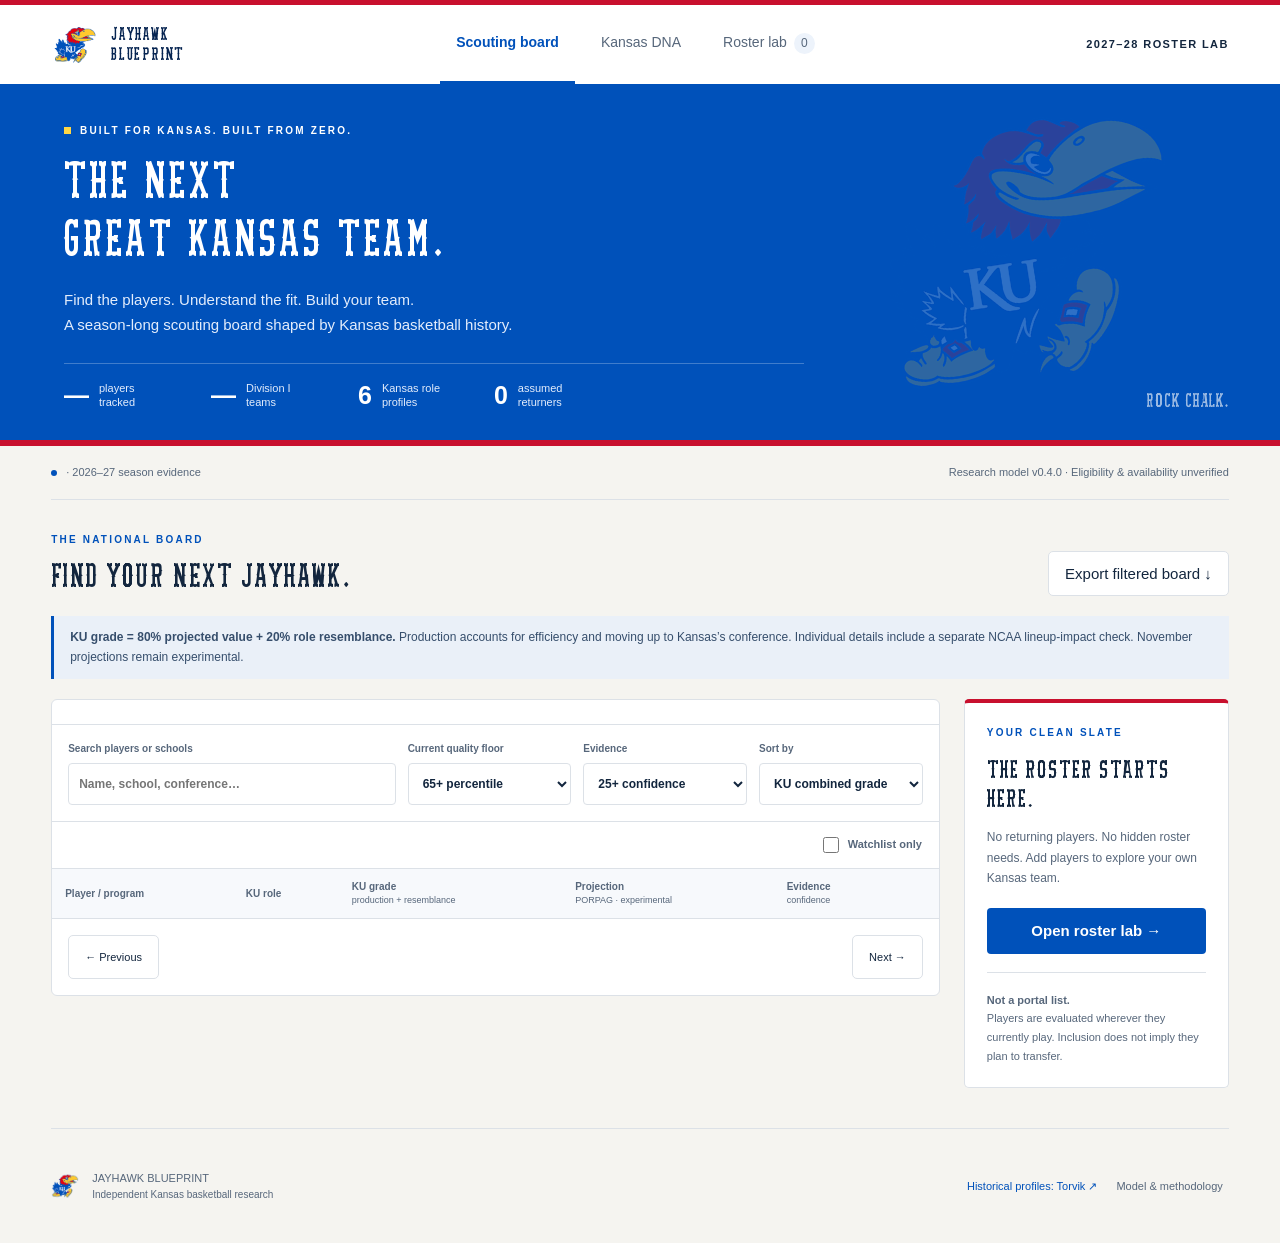
==== commit 4a77baff: "Combine KU fit with possession-based transfer projection and NCAA impact evidence" ====
--- a/rebuild/web/index.html
+++ b/rebuild/web/index.html
@@ -3,14 +3,14 @@
 <body><a class="skip" href="#main">Skip to scouting board</a>
 <header class="topbar"><a href="#board" class="brand"><img src="assets/jayhawk.png" alt="Kansas Jayhawk" width="48" height="44"><span>JAYHAWK <b>BLUEPRINT</b></span></a><nav aria-label="Main navigation"><button data-view="board" class="active">Scouting board</button><button data-view="dna">Kansas DNA</button><button data-view="roster">Roster lab <span id="roster-count">0</span></button></nav><span class="season-label">2027–28 ROSTER LAB</span></header>
 <section class="hero"><div class="hero-inner"><div class="eyebrow"><span></span> BUILT FOR KANSAS. BUILT FROM ZERO.</div><h1>THE NEXT<br><em>GREAT KANSAS TEAM.</em></h1><p>Find the players. Understand the fit. Build your team.<br>A season-long scouting board shaped by Kansas basketball history.</p><div class="hero-stats"><div><strong id="player-count">—</strong><span>players tracked</span></div><div><strong id="team-count">—</strong><span>Division I teams</span></div><div><strong>6</strong><span>Kansas role profiles</span></div><div><strong>0</strong><span>assumed returners</span></div></div></div><img class="hero-hawk" src="assets/jayhawk.png" alt="" aria-hidden="true"><div class="hero-edge">ROCK CHALK.</div></section>
-<main id="main"><div class="statusline"><span><span class="status-dot"></span> <b id="asof"></b> · 2026–27 season evidence</span><span>Research model v0.3.0 · Eligibility & availability unverified</span></div>
+<main id="main"><div class="statusline"><span><span class="status-dot"></span> <b id="asof"></b> · 2026–27 season evidence</span><span>Research model v0.4.0 · Eligibility & availability unverified</span></div>
 <section id="board-view" class="view"><div class="section-heading"><div><div class="eyebrow blue">THE NATIONAL BOARD</div><h2>Find your next Jayhawk.</h2></div><button id="export" class="secondary">Export filtered board ↓</button></div>
-<div class="notice"><b>Role match + projected production.</b> Match scores measure resemblance to KU benchmarks on a 0–100 scale. Projected PORPAG estimates next-season production in Kansas’s conference context. Neither is a probability of success; November projections are experimental.</div>
-<div class="workspace"><div class="board"><div id="role-tabs" class="role-tabs" aria-label="Filter by Kansas role"></div><div class="filters"><label class="search-label">Search players or schools<input id="search" type="search" placeholder="Name, school, conference…"></label><label>Current quality floor<select id="quality"><option value="0">All players</option><option value="50">50+ percentile</option><option value="65" selected>65+ percentile</option><option value="80">80+ percentile</option></select></label><label>Evidence<select id="evidence"><option value="0">All evidence</option><option value="25" selected>25+ confidence</option><option value="50">50+ confidence</option></select></label><label>Sort by<select id="sort"><option value="fit">KU role match</option><option value="impact">Projected impact · experimental</option><option value="quality">Current player quality</option><option value="confidence">Confidence</option></select></label></div>
-<div class="board-meta"><span id="result-count" aria-live="polite"></span><label class="check"><input type="checkbox" id="saved-only"> Watchlist only</label></div><div class="table-scroll"><table><thead><tr><th scope="col">Player / program</th><th scope="col">KU role</th><th scope="col">Match <span>similarity / 100</span></th><th scope="col">Projection <span>PORPAG · experimental</span></th><th scope="col">Evidence <span>confidence</span></th><th scope="col"><span class="sr-only">Actions</span></th></tr></thead><tbody id="players"></tbody></table></div><div class="pagination"><button id="previous" class="secondary">← Previous</button><span id="page-label"></span><button id="next" class="secondary">Next →</button></div></div>
+<div class="notice"><b>KU grade = 80% projected value + 20% role resemblance.</b> Production accounts for efficiency and moving up to Kansas’s conference. Individual details include a separate NCAA lineup-impact check. November projections remain experimental.</div>
+<div class="workspace"><div class="board"><div id="role-tabs" class="role-tabs" aria-label="Filter by Kansas role"></div><div class="filters"><label class="search-label">Search players or schools<input id="search" type="search" placeholder="Name, school, conference…"></label><label>Current quality floor<select id="quality"><option value="0">All players</option><option value="50">50+ percentile</option><option value="65" selected>65+ percentile</option><option value="80">80+ percentile</option></select></label><label>Evidence<select id="evidence"><option value="0">All evidence</option><option value="25" selected>25+ confidence</option><option value="50">50+ confidence</option></select></label><label>Sort by<select id="sort"><option value="grade">KU combined grade</option><option value="fit">KU role resemblance</option><option value="impact">Projected impact · experimental</option><option value="quality">Current player quality</option><option value="confidence">Confidence</option></select></label></div>
+<div class="board-meta"><span id="result-count" aria-live="polite"></span><label class="check"><input type="checkbox" id="saved-only"> Watchlist only</label></div><div class="table-scroll"><table><thead><tr><th scope="col">Player / program</th><th scope="col">KU role</th><th scope="col">KU grade <span>production + resemblance</span></th><th scope="col">Projection <span>PORPAG · experimental</span></th><th scope="col">Evidence <span>confidence</span></th><th scope="col"><span class="sr-only">Actions</span></th></tr></thead><tbody id="players"></tbody></table></div><div class="pagination"><button id="previous" class="secondary">← Previous</button><span id="page-label"></span><button id="next" class="secondary">Next →</button></div></div>
 <aside class="roster-preview"><div class="eyebrow blue">YOUR CLEAN SLATE</div><h3>The roster starts here.</h3><p>No returning players. No hidden roster needs. Add players to explore your own Kansas team.</p><div id="mini-roster"></div><button data-view="roster" class="primary full">Open roster lab →</button><div class="aside-note"><b>Not a portal list.</b><br>Players are evaluated wherever they currently play. Inclusion does not imply they plan to transfer.</div></aside></div></section>
 <section id="dna-view" class="view" hidden><div class="section-heading"><div><div class="eyebrow blue">THE PROGRAM, IN PROFILES</div><h2>Kansas DNA.</h2></div></div><p class="intro">Explore Kansas players across every completed season in our history, including 2024, 2025 and 2026. The six role benchmarks come from the selected 2008, 2012, 2018, 2020 and 2022 teams; historical comparisons use the full KU pool. A player can fit more than one role.</p><div class="notice">These are <b>descriptive historical profiles</b>, not proven causes of winning. Role definitions are transparent rules; benchmark values come from data. 2018 reflects on-court performance, including subsequently vacated results. 2020 is included despite the canceled tournament.</div><article class="outcome-card" id="transfer-outcomes"></article><div class="history-controls"><div><h3>Browse Kansas comparisons.</h3><p id="history-coverage"></p></div><label for="history-season">Comparison seasons<select id="history-season"></select></label></div><div id="profiles" class="profile-grid"></div><article class="outcome-card" id="outcome-validation"></article><details class="method"><summary>How the grades work</summary><div id="method-copy"></div></details></section>
 <section id="roster-view" class="view" hidden><div class="section-heading"><div><div class="eyebrow blue">NO RETURNERS. YOUR DECISIONS.</div><h2>Build it from zero.</h2></div><button id="export-roster" class="secondary">Export roster ↓</button></div><p class="intro">Assign each player a role and minutes. Watch the shape of your team emerge. Your roster and watchlist save in this browser.</p><div id="roster-summary" class="roster-summary"></div><div id="roster-list"></div><div class="notice">A complete regulation rotation uses <b>200 player-minutes</b>. Role coverage is descriptive; you do not need every archetype, and this prototype does not predict team wins. Eligibility remains unverified for every player.</div></section>
-<footer><img src="assets/jayhawk.png" width="28" height="28" alt=""><span>JAYHAWK BLUEPRINT <small>Independent Kansas basketball research</small></span><a href="https://barttorvik.com/" target="_blank" rel="noopener">Data: Bart Torvik ↗</a><button data-view="dna">Model & methodology</button></footer></main>
+<footer><img src="assets/jayhawk.png" width="28" height="28" alt=""><span>JAYHAWK BLUEPRINT <small>Independent Kansas basketball research</small></span><a href="https://barttorvik.com/" target="_blank" rel="noopener">Historical profiles: Torvik ↗</a><button data-view="dna">Model & methodology</button></footer></main>
 <dialog id="player-dialog" aria-labelledby="detail-name"><div id="detail"></div><button id="close-dialog" aria-label="Close player details" class="close">×</button></dialog><div id="toast" role="status" aria-live="polite"></div>
 </body></html>
--- a/rebuild/web/styles.css
+++ b/rebuild/web/styles.css
@@ -4,7 +4,7 @@
 @media(min-width:1500px){.hero-inner{max-width:1435px}.hero-hawk{right:12%}}@media(max-width:1150px){.workspace{grid-template-columns:minmax(0,1fr) 230px;gap:16px}.roster-preview{padding:17px}.season-label{display:none}.hero-hawk{right:2%;opacity:.14}.filters{grid-template-columns:repeat(3,1fr)}.search-label{grid-column:1/-1}.hero-stats{gap:24px}.profile-grid{grid-template-columns:repeat(2,1fr)}}@media(max-width:800px){.workspace{grid-template-columns:1fr}.roster-preview{display:none}.topbar{padding:0 20px;gap:14px}.topbar nav{gap:0}.topbar nav button{padding:0 10px;font-size:12px}.brand{font-size:15px}.brand img{width:38px}.hero{padding:30px 5%}.hero-hawk{width:220px;height:220px;right:-35px;top:5px;opacity:.1}.hero-edge{display:none}h1{font-size:39px}.hero-stats{gap:15px;flex-wrap:wrap}.hero-stats>div{flex:1;min-width:110px}.hero-stats strong{font-size:24px}.statusline{flex-direction:column;gap:5px}.section-heading{align-items:start}h2{font-size:29px}.section-heading>.secondary{font-size:11px;padding:8px 11px}.roster-row{grid-template-columns:2fr 1.5fr 80px}.roster-row>div:first-child{grid-column:1/-1}.profile-grid{grid-template-columns:1fr 1fr}.profile-card{padding:18px}.profile-card h3{font-size:23px}}@media(max-width:540px){.topbar{height:auto;flex-wrap:wrap;padding:13px 16px 0;gap:10px}.brand{font-size:17px}.brand img{width:40px}.topbar nav{width:100%;justify-content:space-between}.topbar nav button{height:45px;padding:0 10px}.hero{padding:25px 20px}.eyebrow{font-size:9px;letter-spacing:1.5px}h1{font-size:31px}.hero p{font-size:12px}.hero-stats{row-gap:18px}.hero-stats>div{flex-basis:40%}.hero-stats span{max-width:90px}.statusline{font-size:10px}main{padding:0 16px}.section-heading{flex-direction:column;gap:13px;margin-top:25px}.notice{font-size:11px}.role-tabs{padding:9px;gap:2px}.role-tabs button{font-size:11px;min-height:38px}.filters{gap:8px;padding:12px}.filters label{font-size:9px}.filters input,.filters select{font-size:11px;padding:7px}.profile-grid{grid-template-columns:1fr}.roster-summary{gap:8px}.summary-card{padding:12px}.summary-card strong{font-size:25px}.summary-card span{font-size:10px}.roster-row{grid-template-columns:1fr 1fr;gap:12px;padding:16px}.roster-row label{grid-column:auto}.roster-row label:first-of-type{grid-column:1/-1}.detail-columns{grid-template-columns:1fr;gap:20px}.detail-body{padding:20px}.detail-head{padding:25px 55px 22px 20px}.detail-head h2{font-size:27px}.detail-scores{gap:6px}.detail-scores>div{padding:10px}.detail-scores strong{font-size:24px}.detail-scores span{font-size:10px}.detail-actions{flex-wrap:wrap}footer{flex-wrap:wrap;font-size:10px}footer a{margin-left:0}footer button{margin-left:auto}.pagination{padding:12px}.pagination button{font-size:11px}.table-scroll{max-width:100%}}@media(prefers-reduced-motion:reduce){*{transition:none!important;scroll-behavior:auto!important}}
 
 .table-scroll{position:relative}.fit-pill{font-size:15px;min-width:43px}.hero h1{max-width:900px}
-@media(max-width:540px){.table-scroll table,.table-scroll tbody{display:block;white-space:normal}.table-scroll thead{display:none}.table-scroll tr{display:grid;grid-template-columns:repeat(3,1fr);padding:15px 13px;border-top:1px solid var(--line);gap:7px 12px}.table-scroll td{display:block;padding:0;border:0;min-width:0}.table-scroll td:nth-child(1){grid-column:1/3;grid-row:1}.table-scroll td:nth-child(2){grid-column:1/3;grid-row:2;color:var(--muted);font-size:11px}.table-scroll td:nth-child(6){grid-column:3;grid-row:1/3;align-self:start;justify-self:end}.table-scroll td:nth-child(3),.table-scroll td:nth-child(4),.table-scroll td:nth-child(5){grid-row:3;padding-top:7px}.table-scroll td:nth-child(3)::before,.table-scroll td:nth-child(4)::before,.table-scroll td:nth-child(5)::before{display:block;font-size:9px;letter-spacing:.5px;color:var(--muted);margin-bottom:5px;font-weight:650}.table-scroll td:nth-child(3)::before{content:'MATCH / 100'}.table-scroll td:nth-child(4)::before{content:'PROJECTED PORPAG'}.table-scroll td:nth-child(5)::before{content:'CONFIDENCE'}.table-scroll .player-name{font-size:14px}.table-scroll .player-sub{font-size:10px}.table-scroll .actions{gap:6px}.table-scroll .icon-button{width:34px;min-height:42px}.table-scroll .fit-pill{font-size:16px;padding:3px 8px}.table-scroll .score{font-size:20px}.table-scroll td[colspan]{grid-column:1/-1}}
+@media(max-width:540px){.table-scroll table,.table-scroll tbody{display:block;white-space:normal}.table-scroll thead{display:none}.table-scroll tr{display:grid;grid-template-columns:repeat(3,1fr);padding:15px 13px;border-top:1px solid var(--line);gap:7px 12px}.table-scroll td{display:block;padding:0;border:0;min-width:0}.table-scroll td:nth-child(1){grid-column:1/3;grid-row:1}.table-scroll td:nth-child(2){grid-column:1/3;grid-row:2;color:var(--muted);font-size:11px}.table-scroll td:nth-child(6){grid-column:3;grid-row:1/3;align-self:start;justify-self:end}.table-scroll td:nth-child(3),.table-scroll td:nth-child(4),.table-scroll td:nth-child(5){grid-row:3;padding-top:7px}.table-scroll td:nth-child(3)::before,.table-scroll td:nth-child(4)::before,.table-scroll td:nth-child(5)::before{display:block;font-size:9px;letter-spacing:.5px;color:var(--muted);margin-bottom:5px;font-weight:650}.table-scroll td:nth-child(3)::before{content:'KU GRADE / 100'}.table-scroll td:nth-child(4)::before{content:'PROJECTED PORPAG'}.table-scroll td:nth-child(5)::before{content:'CONFIDENCE'}.table-scroll .player-name{font-size:14px}.table-scroll .player-sub{font-size:10px}.table-scroll .actions{gap:6px}.table-scroll .icon-button{width:34px;min-height:42px}.table-scroll .fit-pill{font-size:16px;padding:3px 8px}.table-scroll .score{font-size:20px}.table-scroll td[colspan]{grid-column:1/-1}}
 
 .outcome-card{background:#fff;border:1px solid var(--line,#dbe2ec);border-top:4px solid #0051ba;padding:clamp(20px,3vw,36px);margin:24px 0 32px;border-radius:12px}.outcome-card h3,.projection-note h3{margin:8px 0 14px}.outcome-card p,.projection-note p{line-height:1.65}.projection-note{margin:24px 0;padding-bottom:24px;border-bottom:1px solid #dbe2ec}.outcome-card .notice{margin-bottom:0}
 
